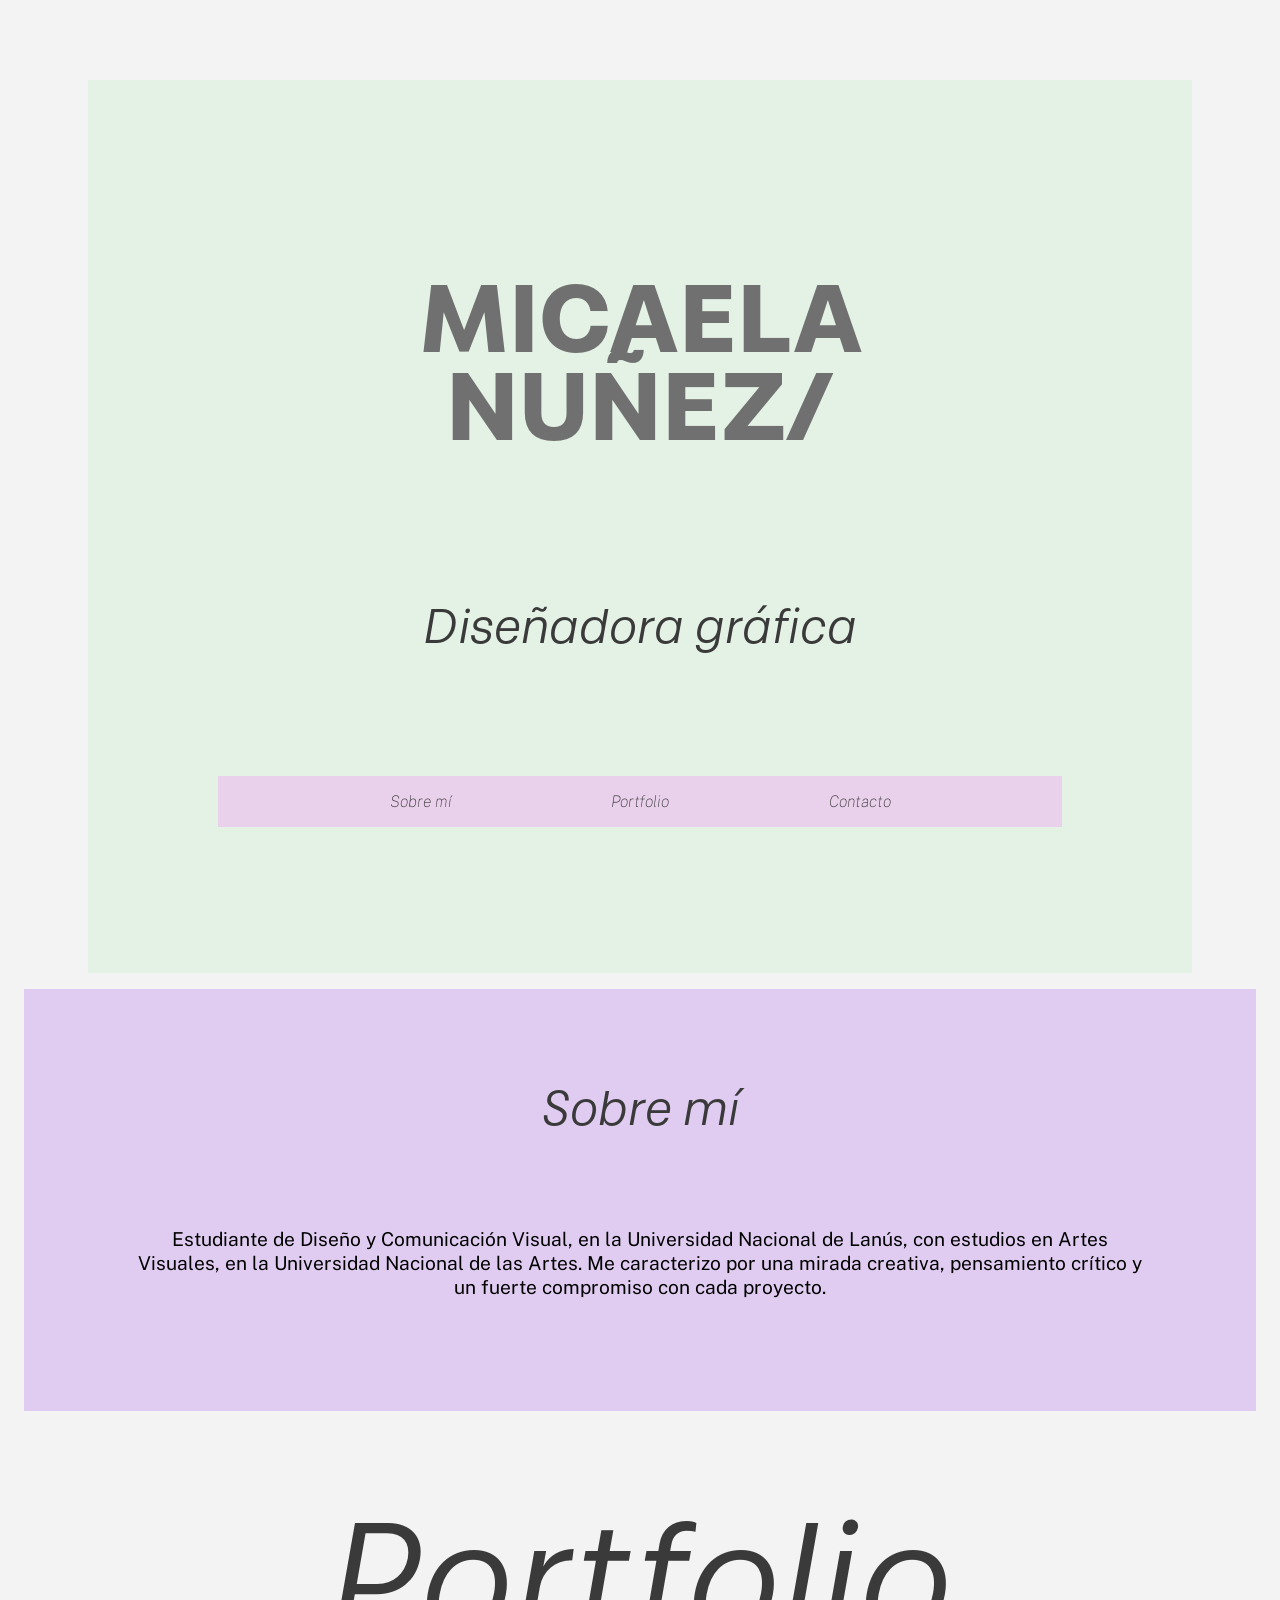
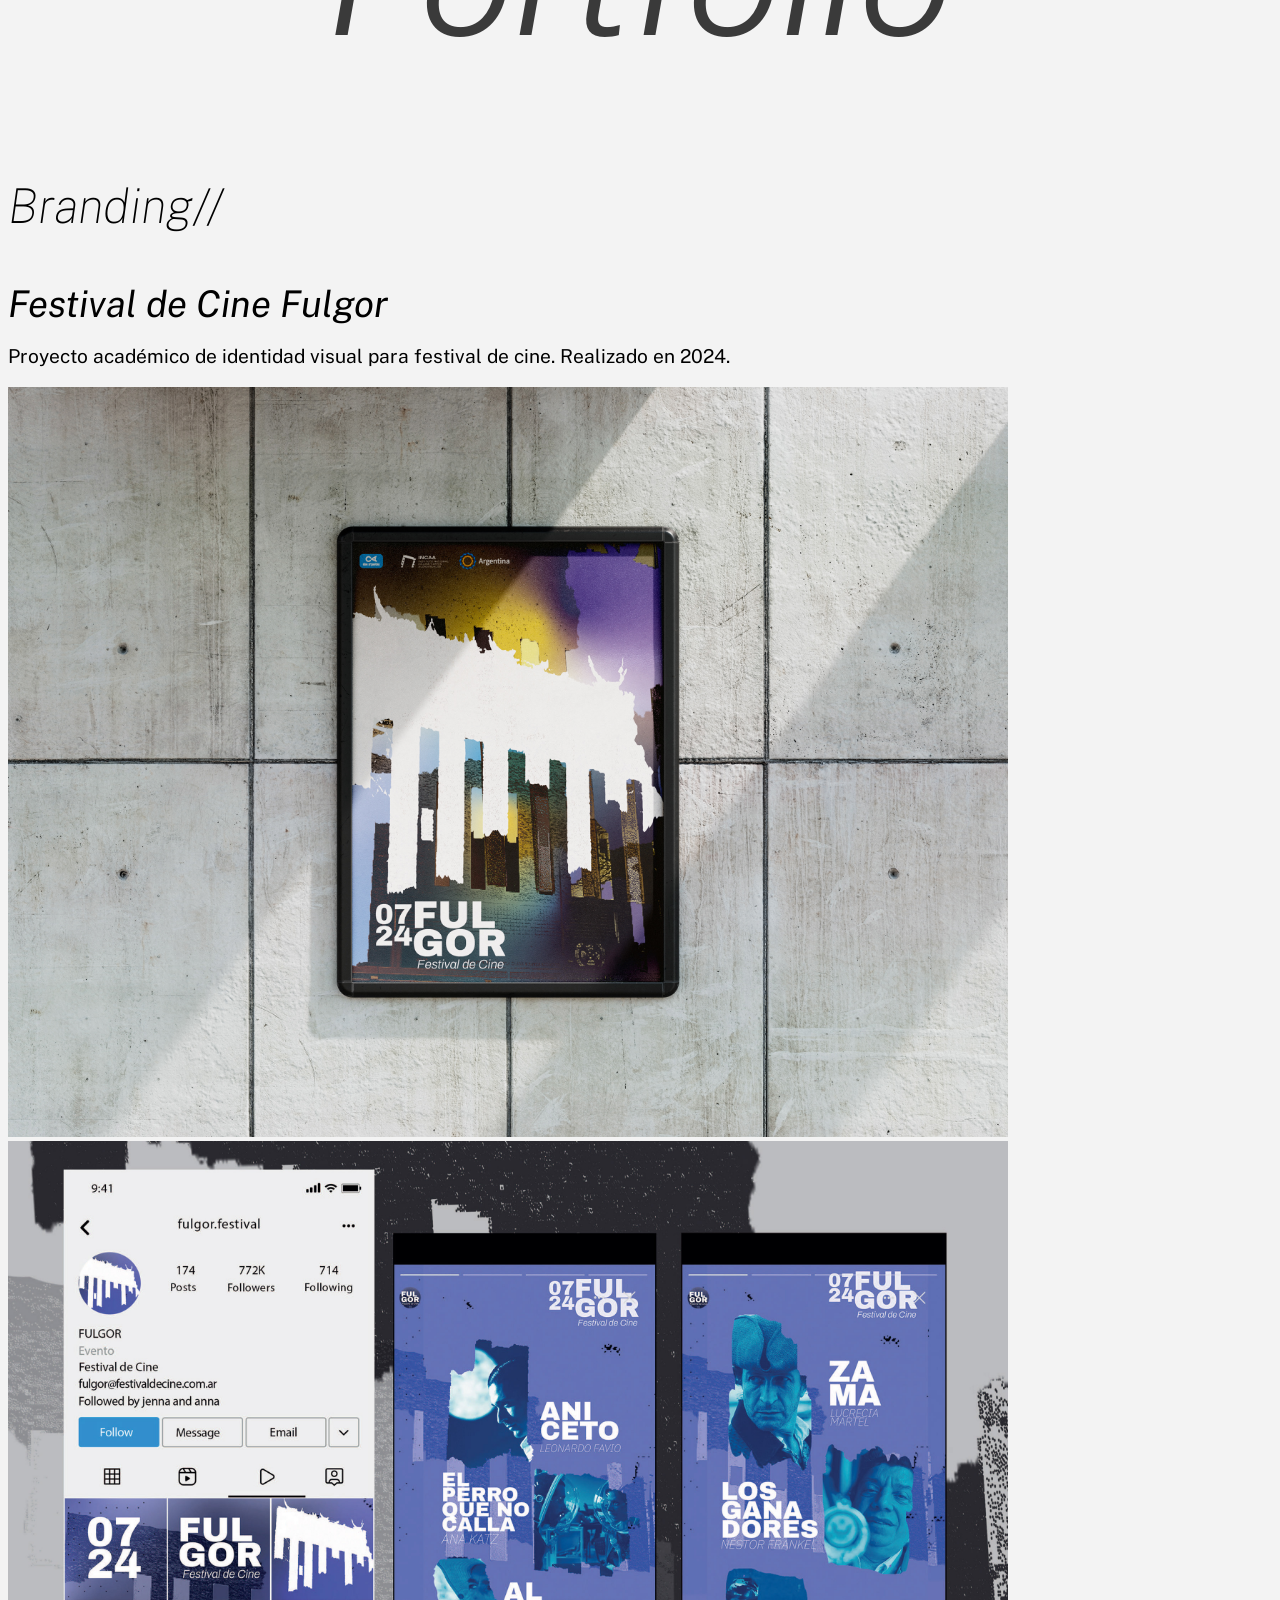
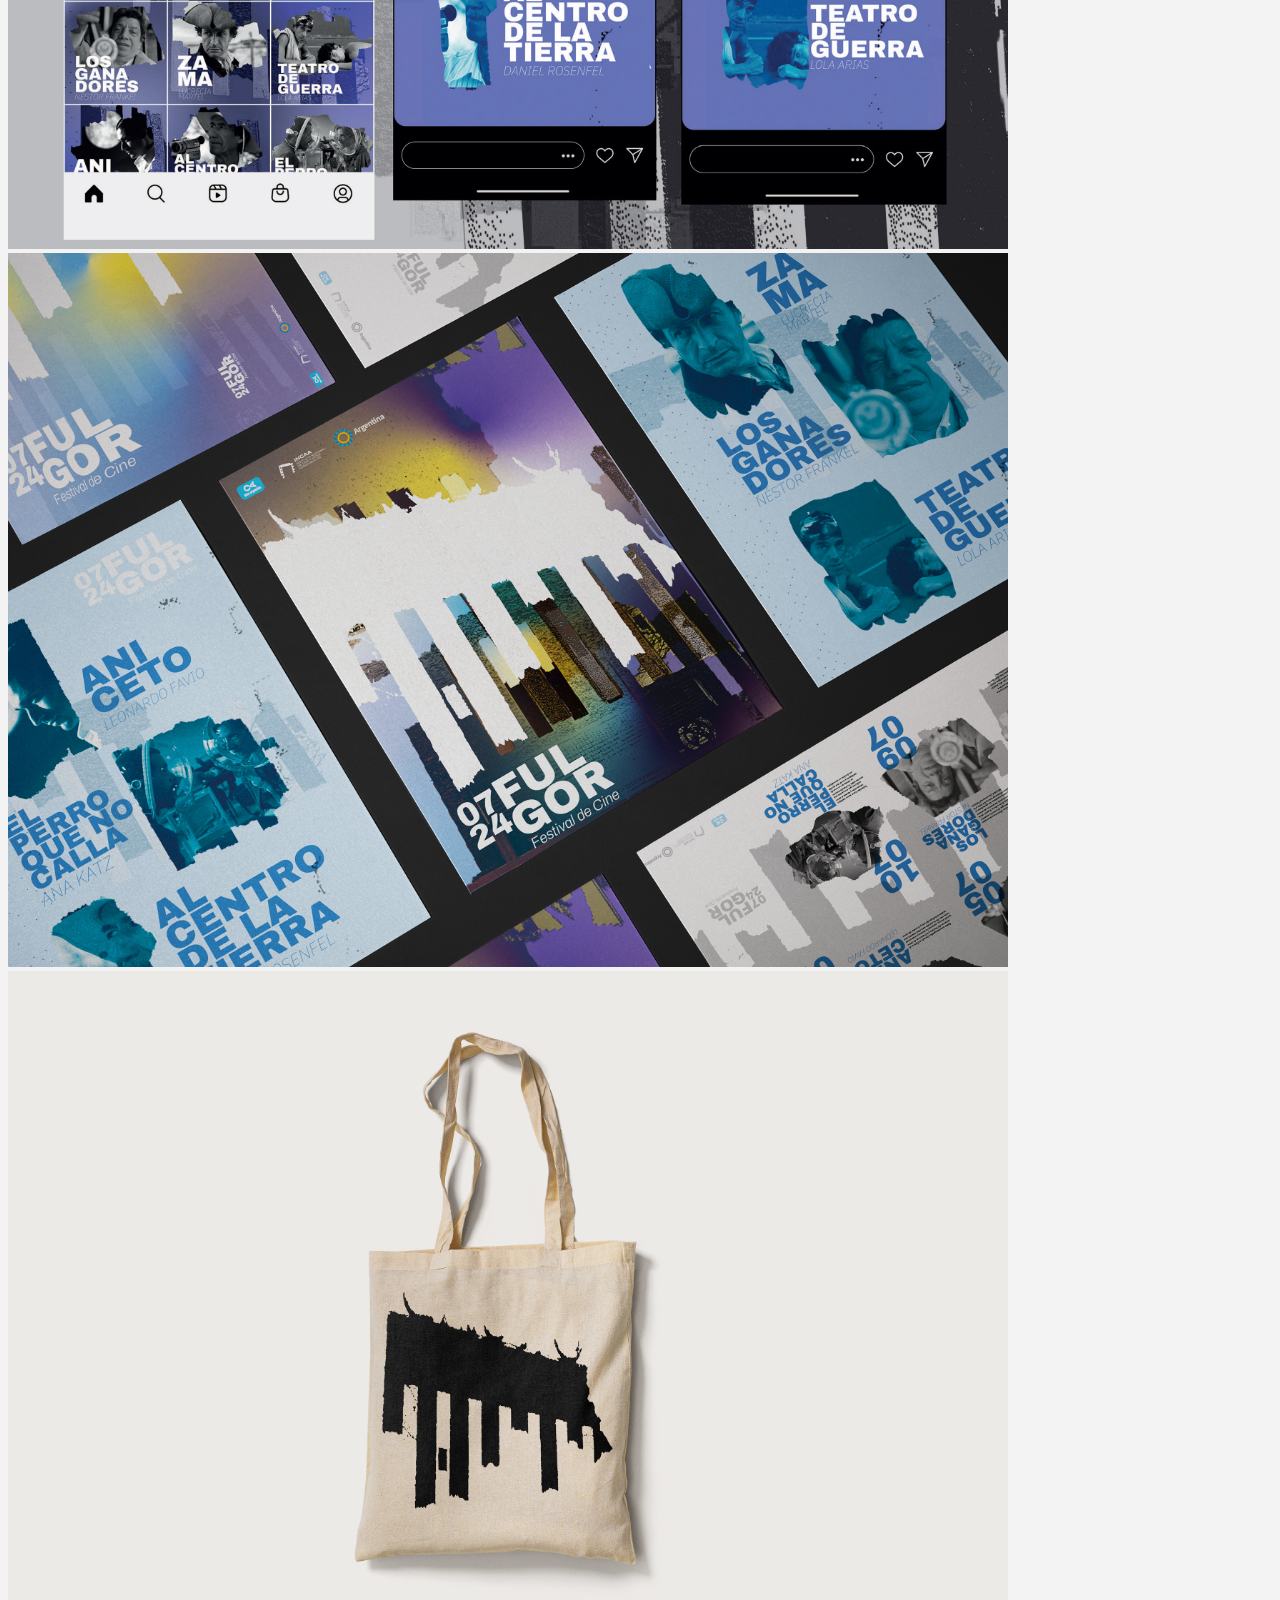
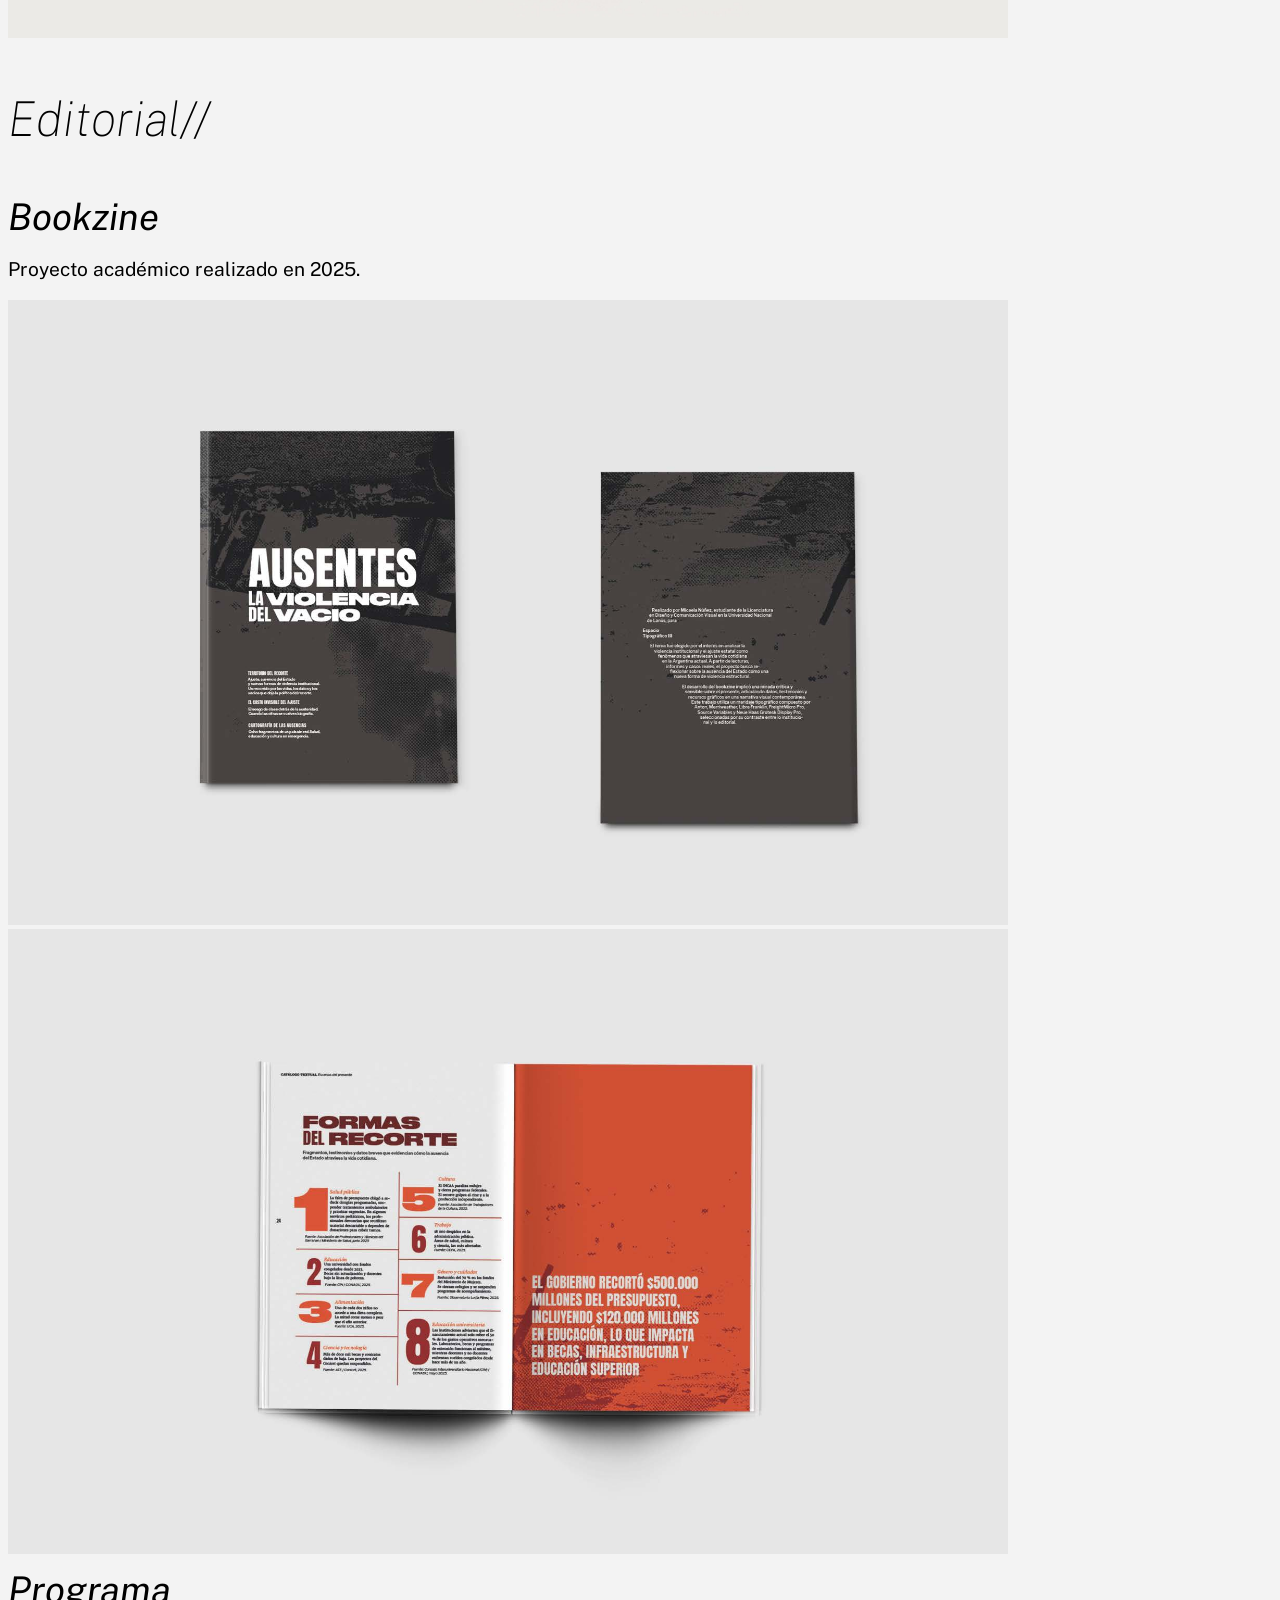
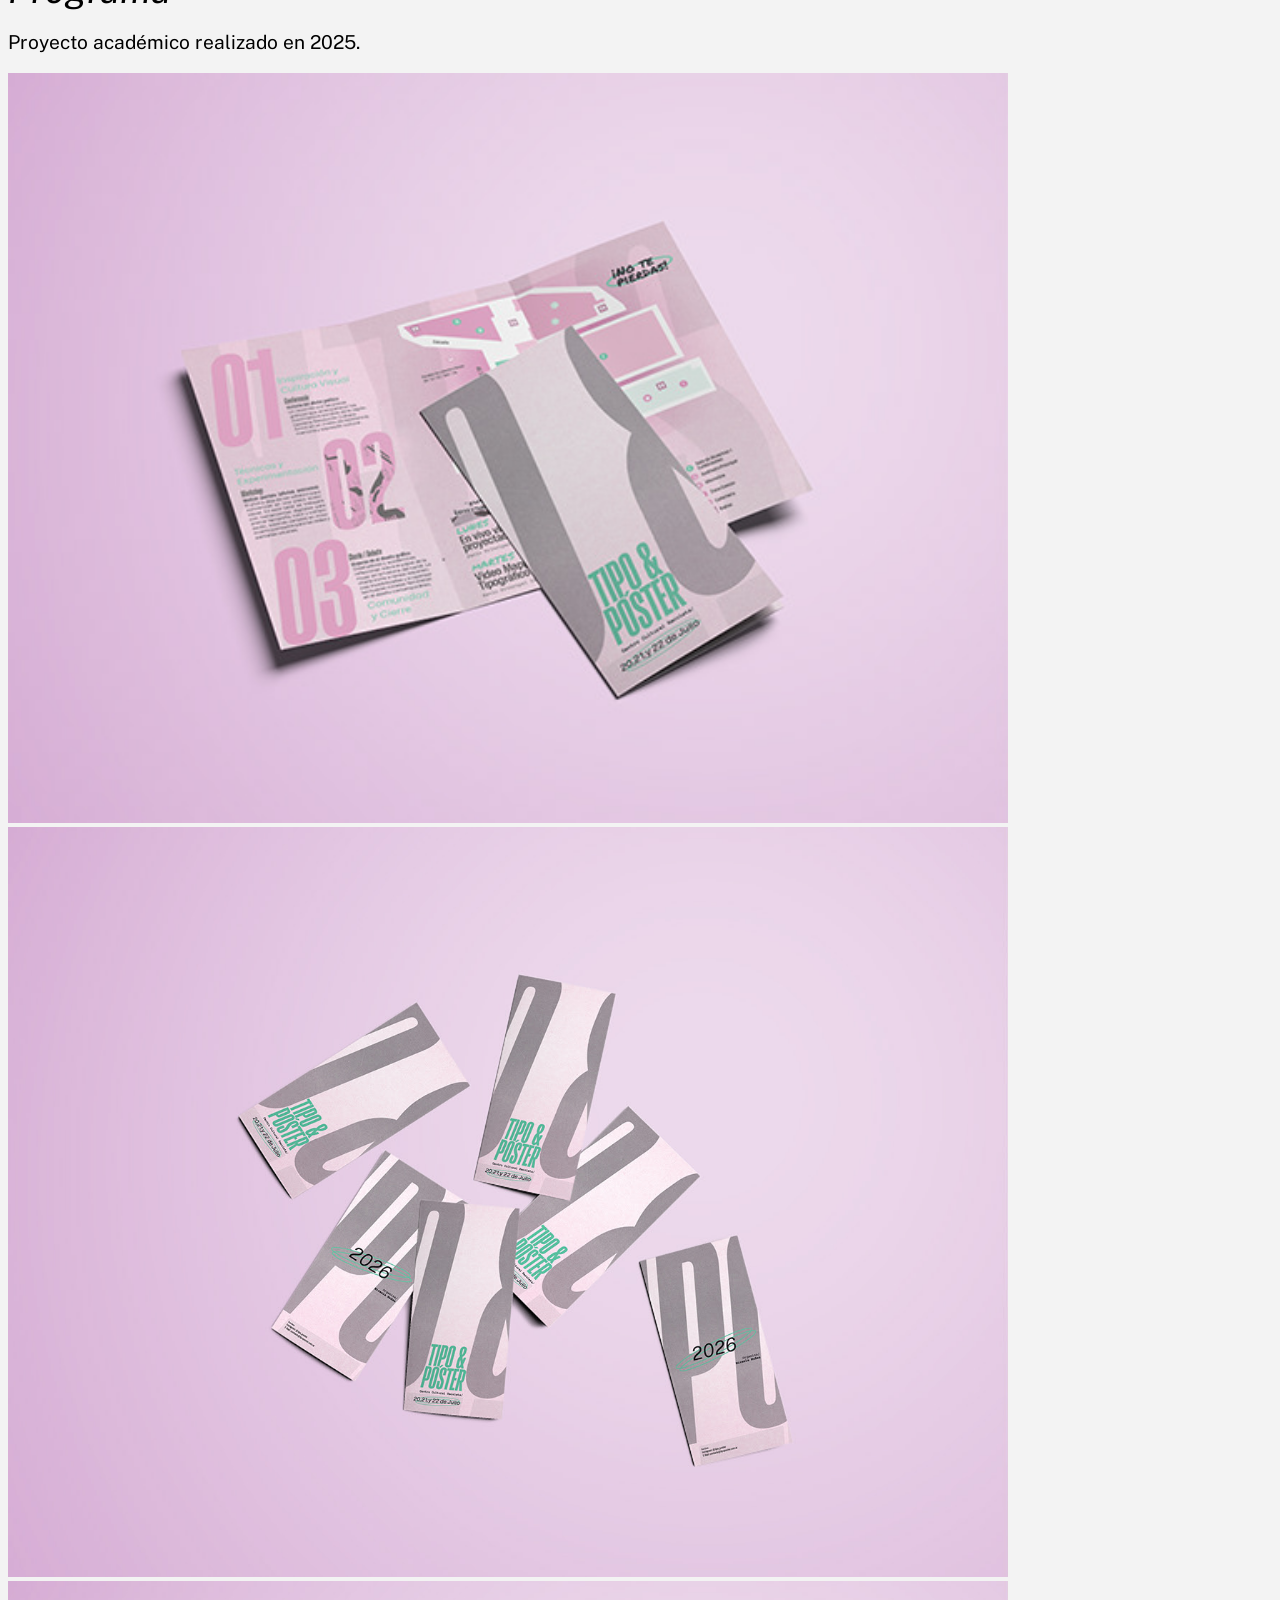
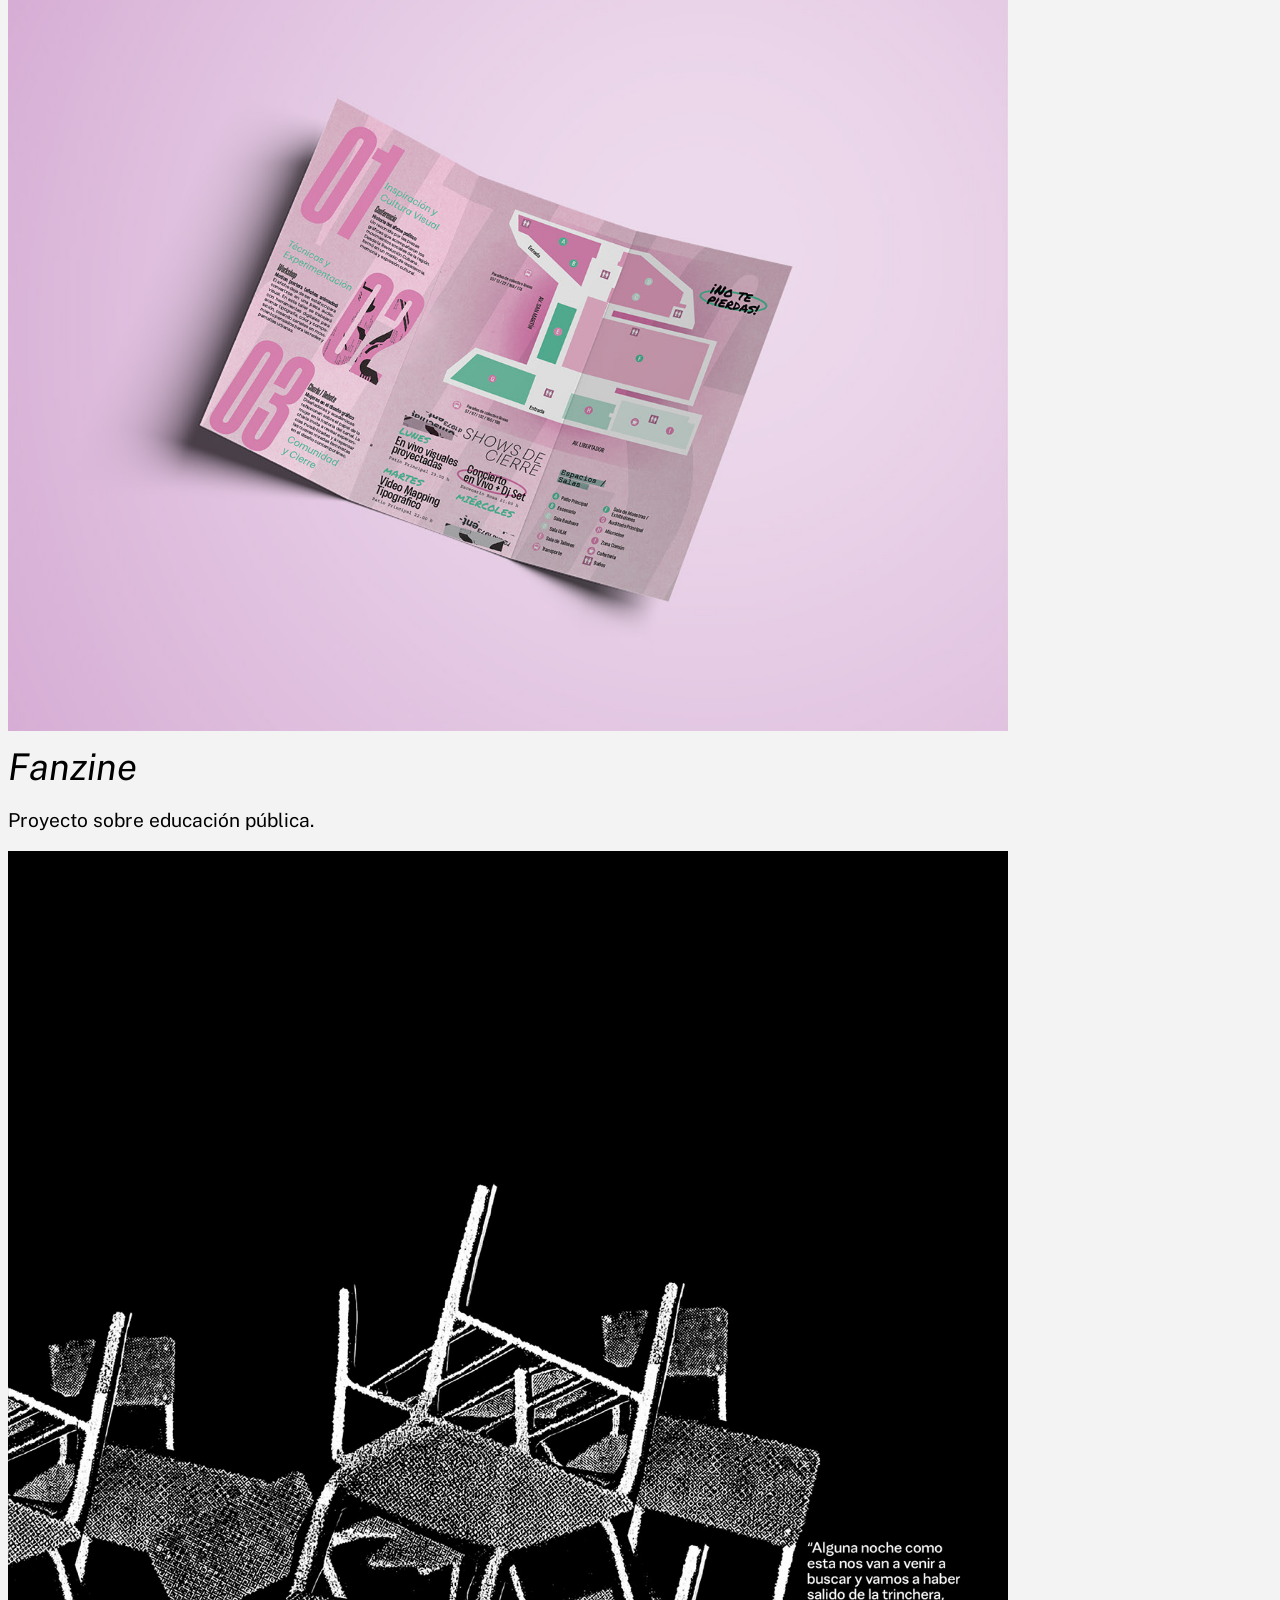
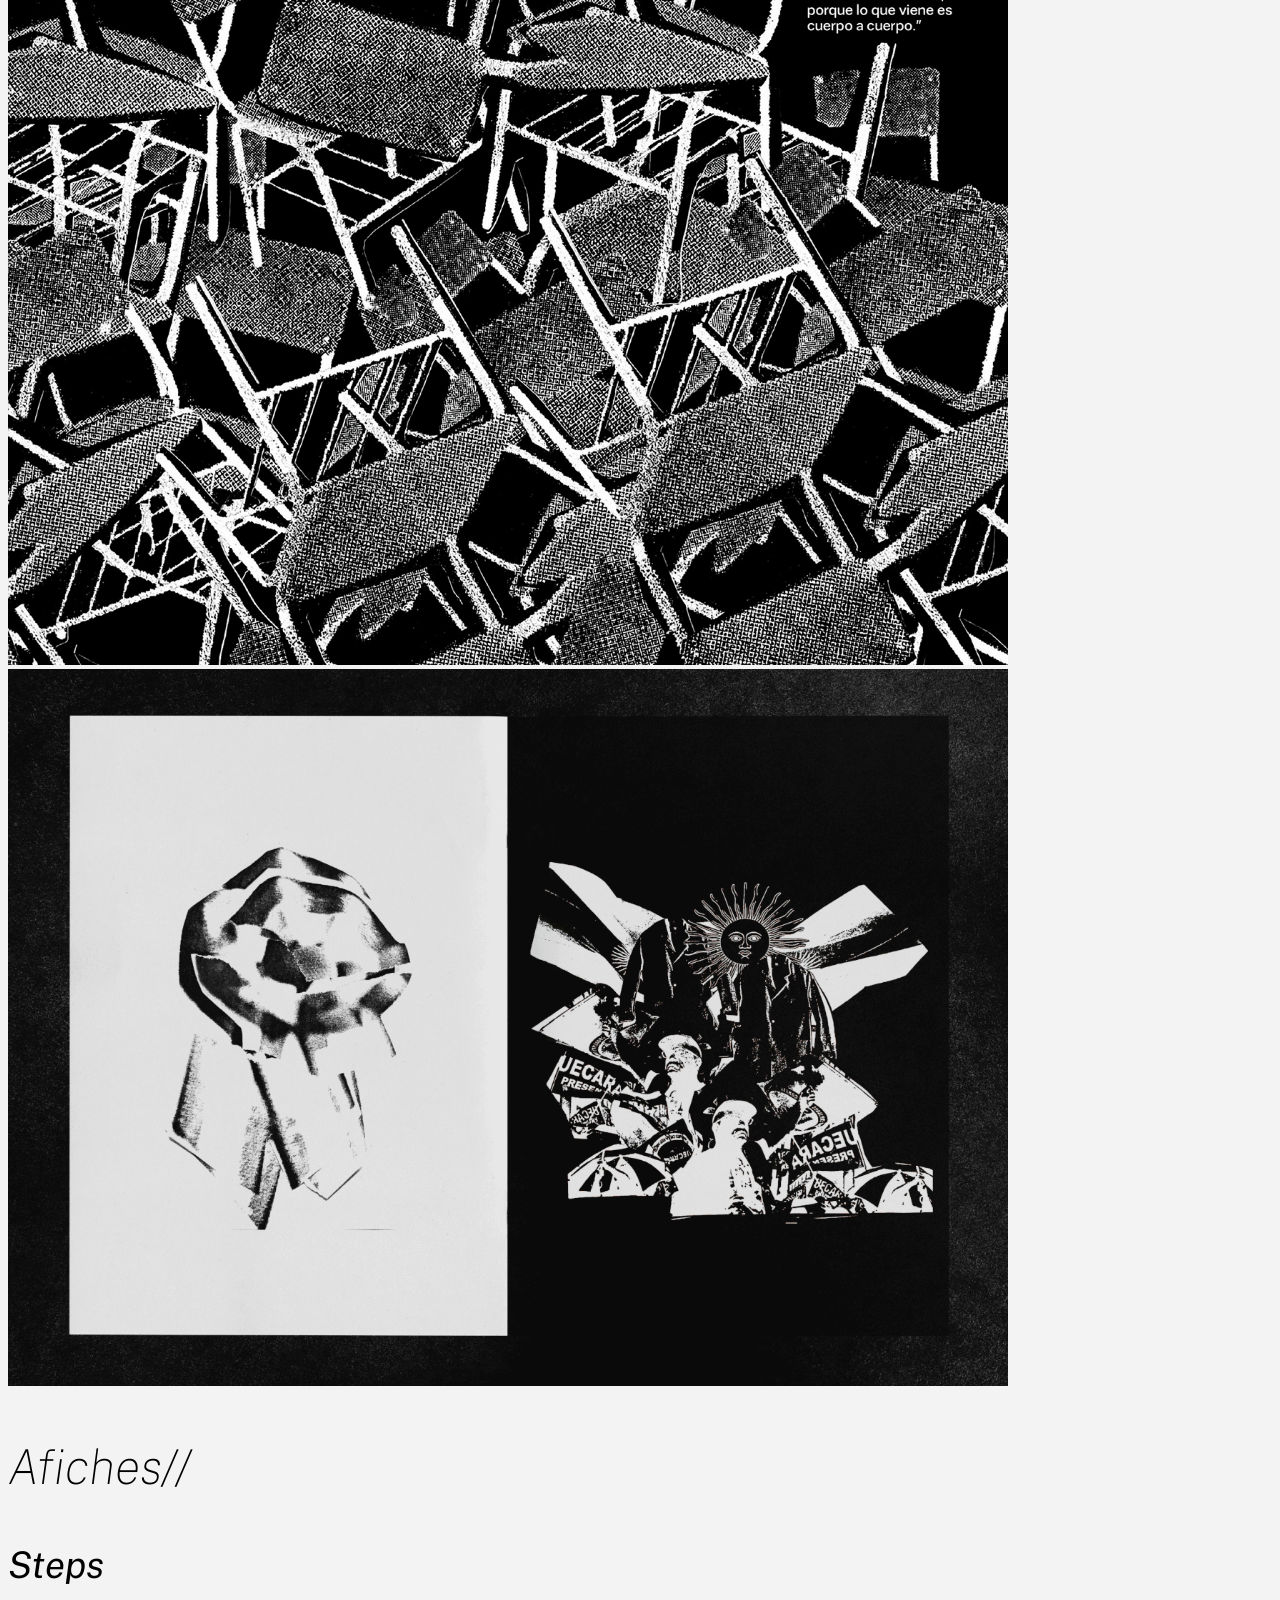
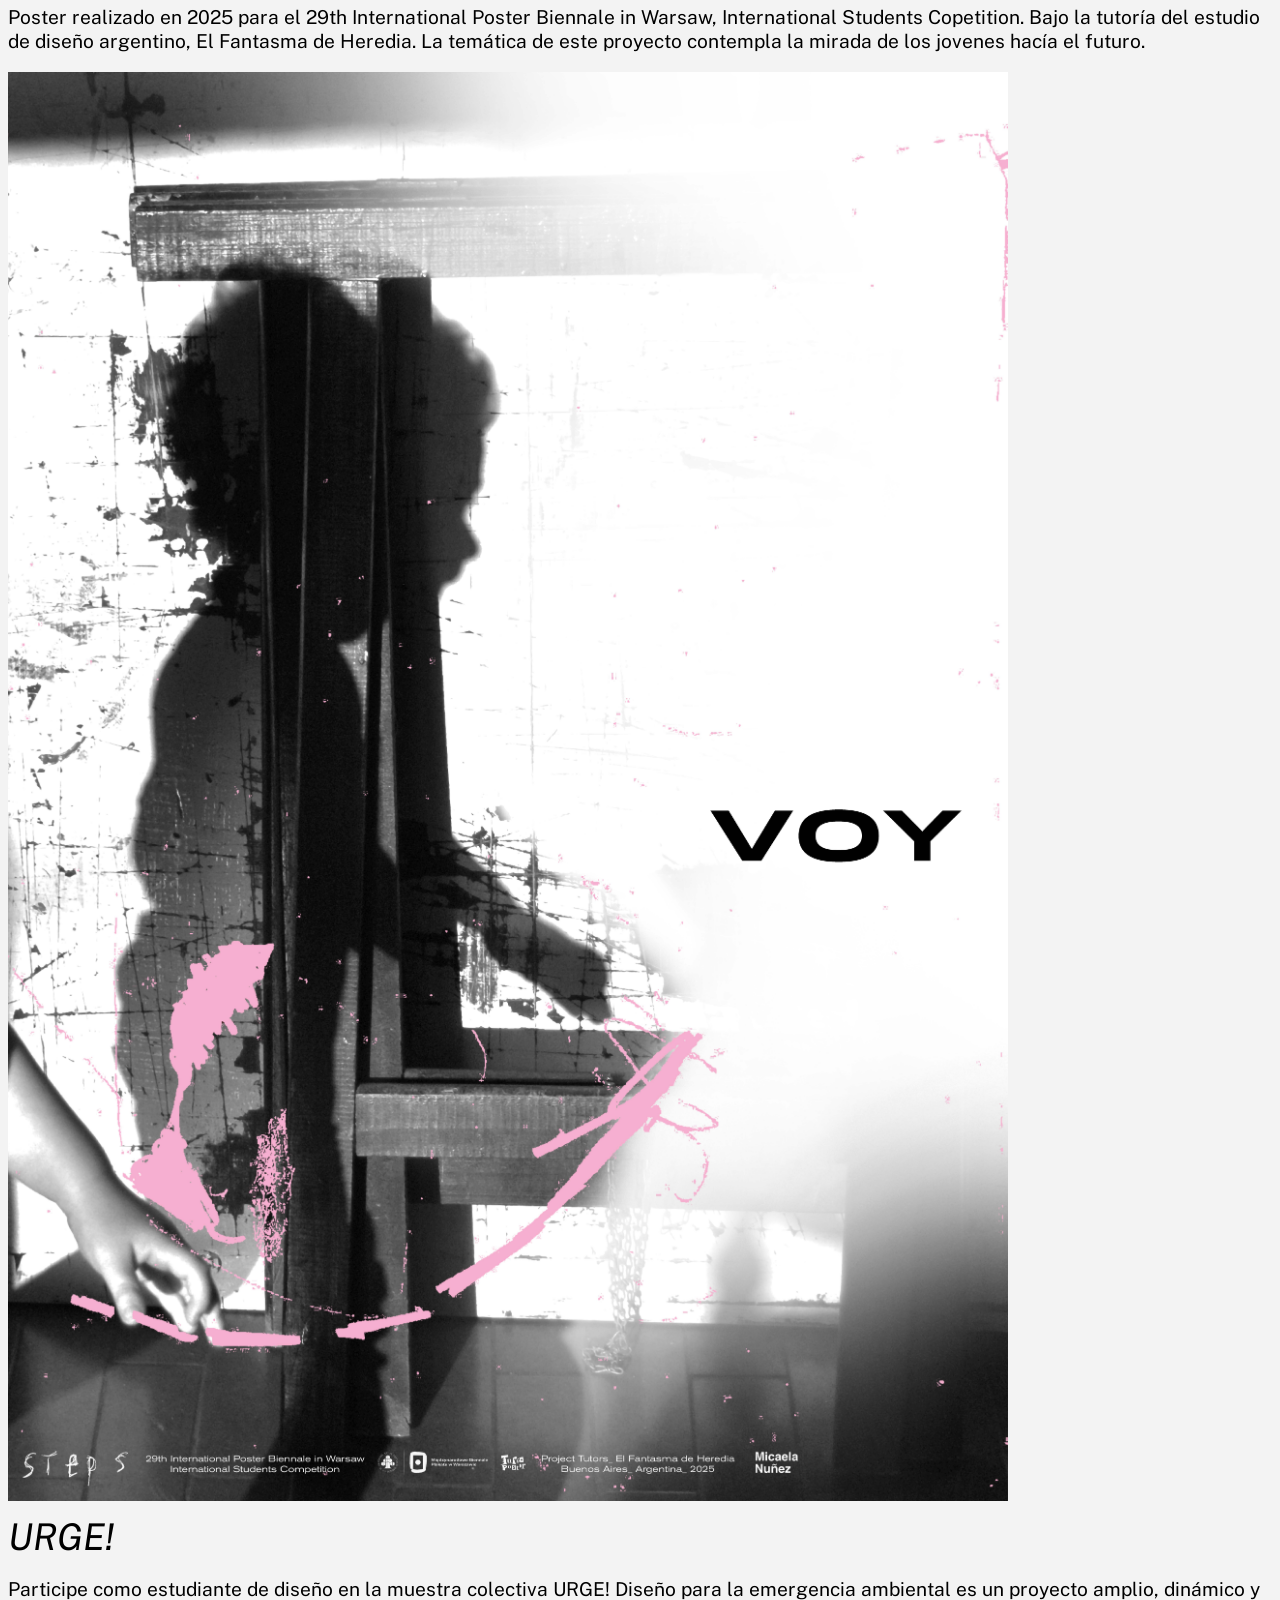
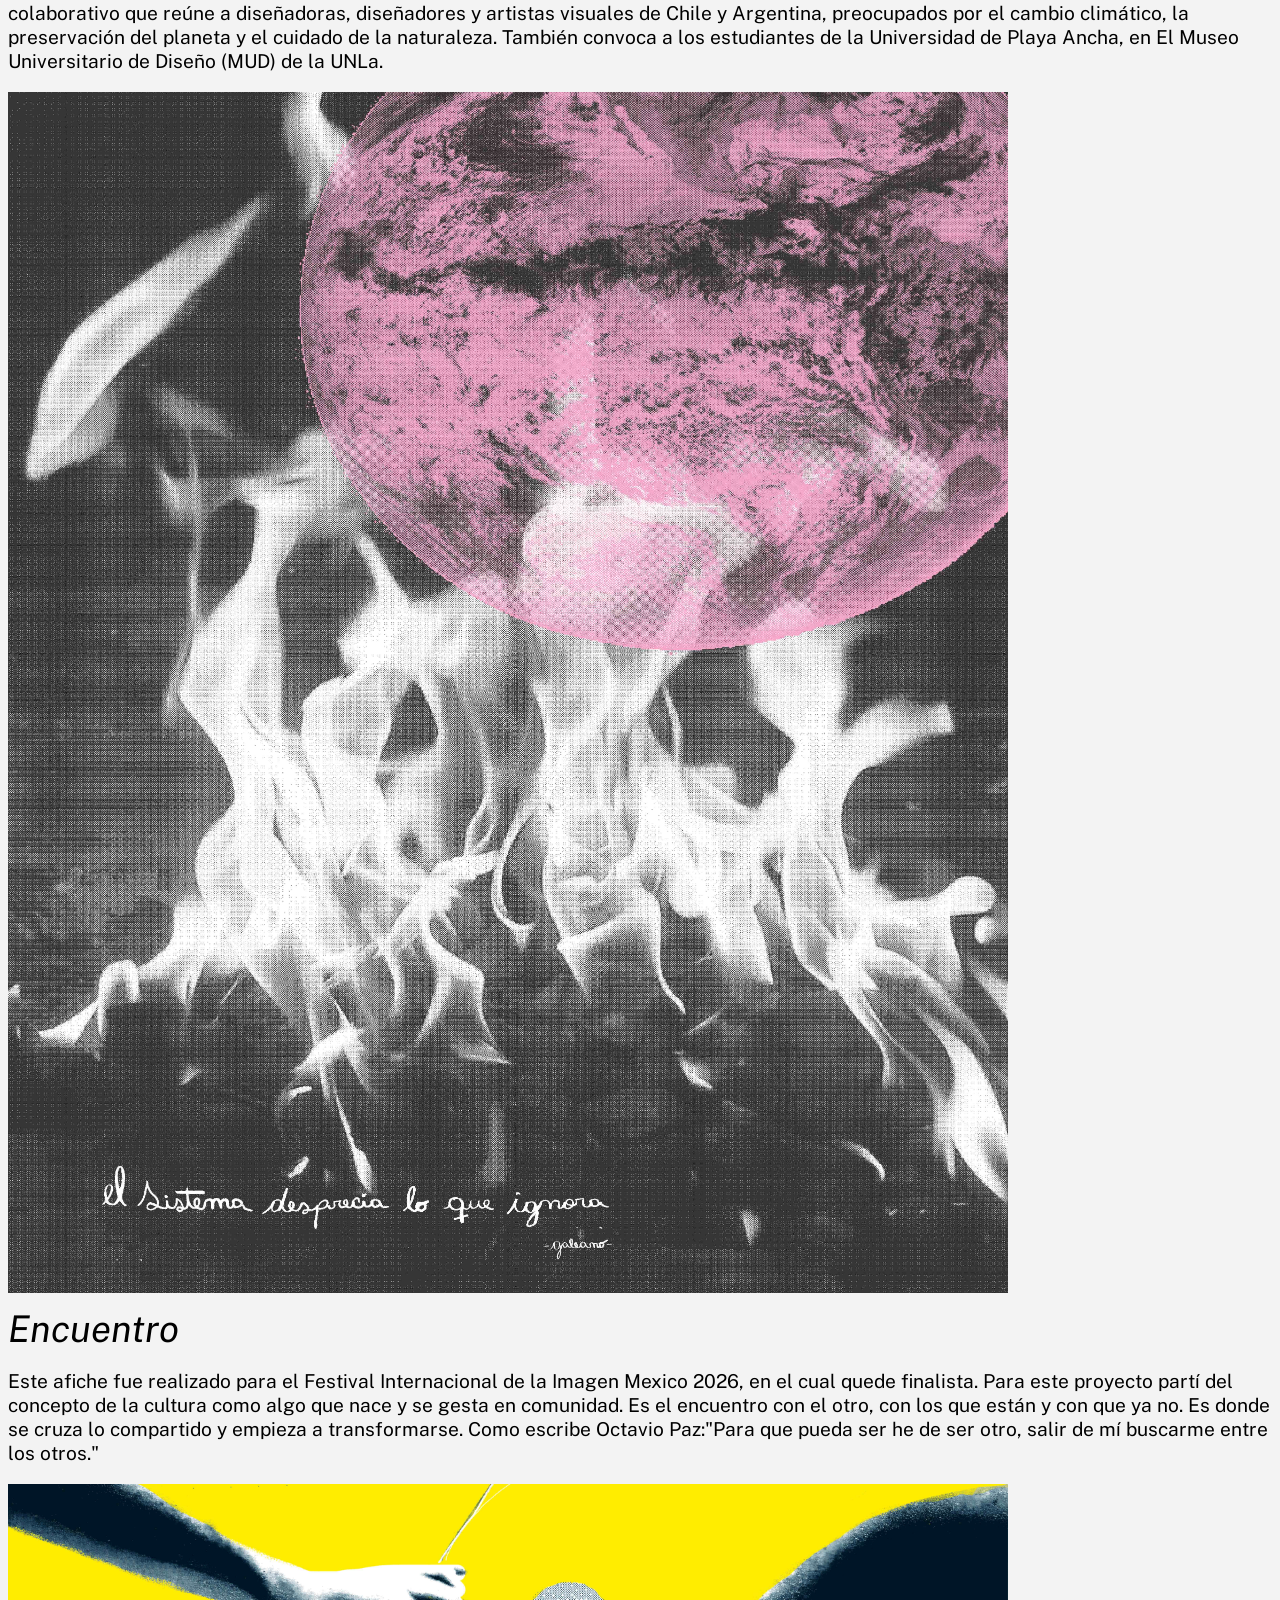
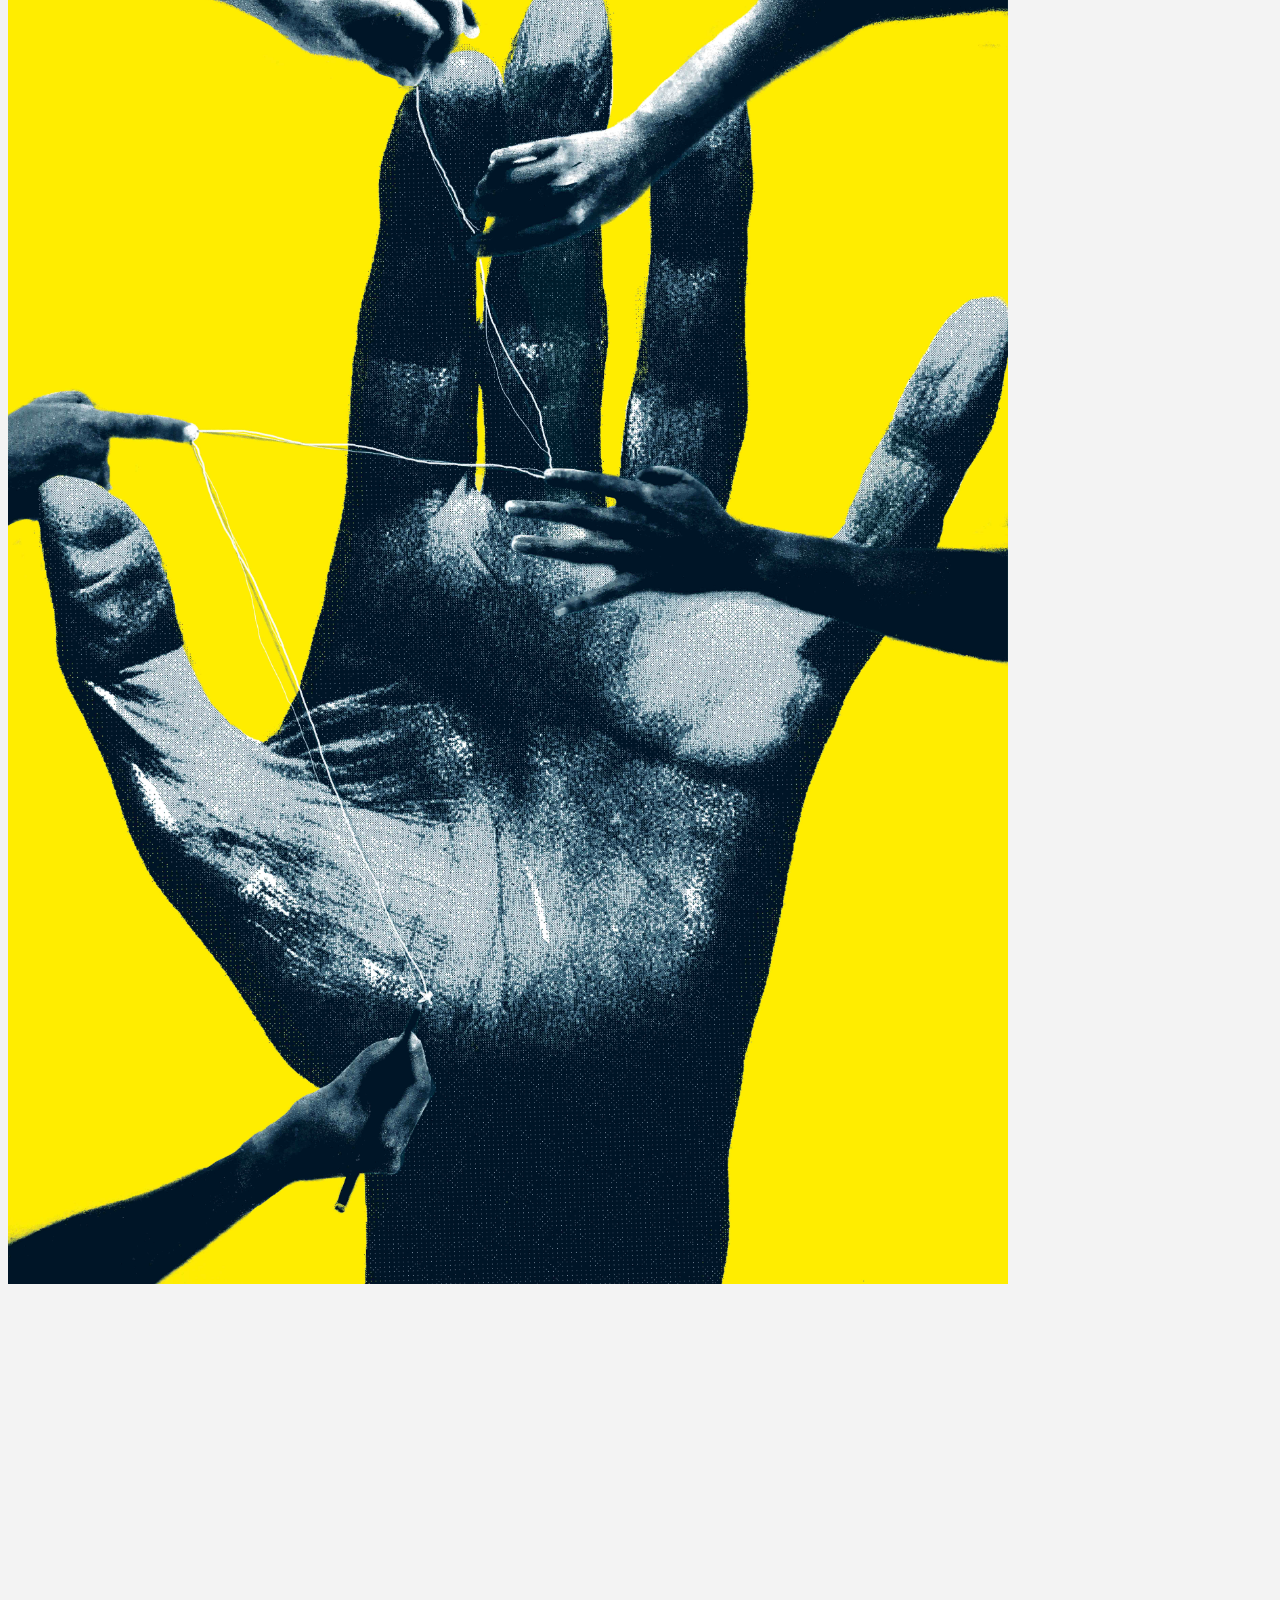
==== index.html @ 6341c37e "publicar" ====
<!DOCTYPE html>
<html lang="es">

<head>
    <meta charset="UTF-8">
    <title>MICAELA NUÑEZ</title>
    <link rel="stylesheet" href="estilos.css">

    <style>
        @import url('https://fonts.googleapis.com/css2?family=League+Script&family=Libre+Bodoni:ital,wght@0,400..700;1,400..700&family=Meow+Script&family=Ms+Madi&family=Public+Sans:ital,wght@0,100..900;1,100..900&family=Send+Flowers&display=swap');
    </style>
</head>

<body>

    <!-- HEADER -->
    <header id="cabecera">
        <h1>MICAELA NUÑEZ/</h1>
        <h2>Diseñadora gráfica</h2>
        
    <nav class="botonera">
    <ul>
        <li><a href="#sobre-mi">Sobre mí</a></li>
        <li><a href="#portfolio">Portfolio</a></li>
        <li><a href="#contacto">Contacto</a></li>
    </ul>
</nav>

    </header>

    <!-- CONTENIDO -->
    <main>

        <!-- SOBRE MI -->
        <section id="sobre-mi">
            <h2>Sobre mí</h2>
            <p>Estudiante de Diseño y Comunicación Visual, en la Universidad Nacional de Lanús, con estudios en Artes
                Visuales, en la Universidad Nacional de las Artes. Me caracterizo por una mirada creativa, pensamiento
                crítico y un fuerte compromiso con cada proyecto.
            </p>
        </section>

        <!-- PORTFOLIO -->
        <section id="portfolio">
            <h2>Portfolio</h2>

            <!-- BRANDING -->
            <article>
                <h3>Branding//</h3>
                <section>
                    <h4>Festival de Cine Fulgor</h4>
                    <p>Proyecto académico de identidad visual para festival de cine. Realizado en 2024.</p>
                    <img src="img/festival_cine_1.jpg" alt=" festival_cine_1" width="1000" height="auto">
                    <img src="img/festival_cine_2.jpg" >
                    <img src="img/festival_cine_3.jpg">
                    <img src="img/festival_cine_4.jpg">
                </section>
            </article>

            <!-- EDITORIAL -->
            <article>
                <h3>Editorial//</h3>

                <section>
                    <h4>Bookzine</h4>
                    <p>Proyecto académico realizado en 2025.</p>
                    <img src="img/bookzine Mockup_Página_1.jpg">
                    <img src="img/bookzine Mockup_Página_2.jpg">
                </section>

                <section>
                    <h4>Programa</h4>
                    <p>Proyecto académico realizado en 2025.</p>
                    <img src="img/editorial_programa_1.jpg">
                    <img src="img/editorial_programa_2.jpg">
                    <img src="img/editorial_programa_3.jpg">
                </section>

                <section>
                    <h4>Fanzine</h4>
                    <p>Proyecto sobre educación pública.</p>
                    <img src="img/Afiche_sillas.jpg">
                    <img src="img/fanzine_sillas.gif">
                </section>
            </article>

            <!-- AFICHES -->
            <article>
                <h3>Afiches//</h3>

                <section>
                    <h4>Steps</h4>
                    <p>Poster realizado en 2025 para el 29th International Poster Biennale in Warsaw, International
                        Students Copetition. Bajo la tutoría del estudio de diseño argentino, El Fantasma de Heredia.
                        La temática de este proyecto contempla la mirada de los jovenes hacía el futuro.</p>
                    <img src="img/afiche_fantasma_heredia.jpg">

                    <h4>URGE!</h4>
                    <p>Participe como estudiante de diseño en la muestra colectiva
                        URGE! Diseño para la emergencia ambiental es un proyecto amplio,
                        dinámico y colaborativo que reúne a diseñadoras, diseñadores y artistas
                        visuales de Chile y Argentina, preocupados por el cambio climático, la preservación
                        del planeta y el cuidado de la naturaleza. También convoca a los estudiantes de la Universidad
                        de Playa Ancha, en El Museo Universitario
                        de Diseño (MUD) de la UNLa.</p>
                    <img src="img/afiche_urge.jpg">

                    <h4>Encuentro</h4>
                    <p>Este afiche fue realizado para el Festival Internacional de la Imagen Mexico 2026, en el cual
                        quede finalista. Para este proyecto partí del concepto de la cultura como algo que nace y se
                        gesta en comunidad. Es el encuentro con el otro, con los que están y con que ya no.
                        Es donde se cruza lo compartido y empieza a transformarse.
                        Como escribe Octavio Paz:"Para que pueda ser he de ser otro, salir de mí buscarme entre los
                        otros."</p>
                    <img src="img/afiche_cultura.jpg">
                </section>

            </article>

        </section>

    </main>

    <!-- FOOTER -->
    <footer id="contacto">
        <h2>Contacto</h2>

        <ul>
            <li><a href="https://www.instagram.com/xmicaelax_" target="_blank">Instagram</a></li>
            <li><a href="https://www.linkedin.com/" target="_blank">LinkedIn</a></li>
            <li><a href="https://www.behance.net/micaelabnz" target="_blank">Behance</a></li>
        </ul>

        <p>Cátedra Wischñevsky — 2026</p>
    </footer>

</body>

</html>
---- estilos.css ----
/* CSS DOCUMENT */
@charset "UTF-8";

/* configuraciones generales */
@font-face {
    font-family: "reactor bold";
    src: url("fonts/RST\ Reactor\ -\ Bold.otf") format("truetype");
}

@font-face {
    font-family: "reactor ligth italic";
    src: url("fonts/RST\ Reactor\ -\ Light\ Italic.otf") format("truetype");
}

@font-face {
    font-family: "brush";
    src: url("fonts/brushscriptstd.ttf") format("truetype");
}

@font-face {
    font-family: "cour";
    src: url("fonts/cour.ttf") format("truetype");
}

@font-face {
    font-family: "cour bold";
    src: url("fonts/courbd.ttf") format("truetype");
}

@font-face {
    font-family: "cour italic";
    src: url("fonts/courbi.ttf") format("truetype");
}

@font-face {
    font-family: "cour bold italic";
    src: url("fonts/couri.ttf") format("truetype");
}

* {
    font-family: "Public Sans", sans-serif;
}
/* APLICACIONES */
img {
    width: 1000px;
    height: auto;
    
}

body {
    /*background-image: url("img/Recurso 1.jpg");
    background-size: cover;+/
    background-position: center;
    background-repeat: no-repeat;
    color: rgb(214, 214, 214);*/

    background-color: rgb(243, 243, 243);
}

/* TIPOGRAFÍA */

#cabecera{
    background-color: rgba(23, 223, 56, 0.068);
    width: auto;
    height:auto;
    padding: 130px;
    margin: 5rem;
    margin-bottom: 1rem;
    
} 
#cabecera h2 {
    padding: 5rem;
    margin: rem;
}
#sobre-mi{
    padding: 3rem;
    margin: 1rem;
    background-color: rgba(143, 49, 231, 0.199);

}
#sobre-mi h2 {
    text-align: center;
    
    
}
#sobre-mi p {
    text-align: center;
    padding: 3rem;
    margin: 1rem;
}
#portfolio h2 {
    font-size: 10rem;
    text-align: center;
    padding: 3rem;
    margin: 1rem;
}


h1 {
    font-family: "reactor bold", sans;
    font-size: 6rem;
    color: rgb(112, 112, 112);
    line-height: 5.5rem;

}

h2 {
    font-family: "reactor ligth italic", sans-serif;
    font-style: ligth-italic;
    font-weight: 50;
    font-size: 3rem;
    color: rgb(58, 58, 58);
}



h3 {
    font-weight: 100;
    font-style: italic;
    font-size: 3rem;
    color: rgb(0, 0, 0);
}

h4 {
    margin-top: 10px;
    margin-bottom: 10px;
    font-weight: 400;
    font-style: italic;
    font-size: 2.3rem;
    color: black;
}

p {
    text-wrap-style: balance;
    font-weight: 400;
    font-size: 1.2rem;
    line-height: 1.5rem;
    
}

h1, h2 {
    text-align: center;
}

/* NAV */

nav ul{
    display: flex;
    justify-content: center;
    gap: 10rem;
    list-style: none;
    padding: 1rem;
    background: rgba(249, 71, 255, 0.199);
}


nav a {
    font-family: 'Public Sans', sans-serif;
    font-weight: 100;
    font-style: italic;
    color: rgb(51, 51, 51);
    text-decoration: none;
    text-align: center;
    
    
}

/* FOOTER */

footer {
    margin-top: 20rem;
    text-align: center;
}

footer ul {
    display: flex;
    justify-content: center;
    gap: 20px;
    list-style: none;
    padding: 0;
}

footer a {
    color: rgb(54, 54, 54);
    text-decoration: none;
}
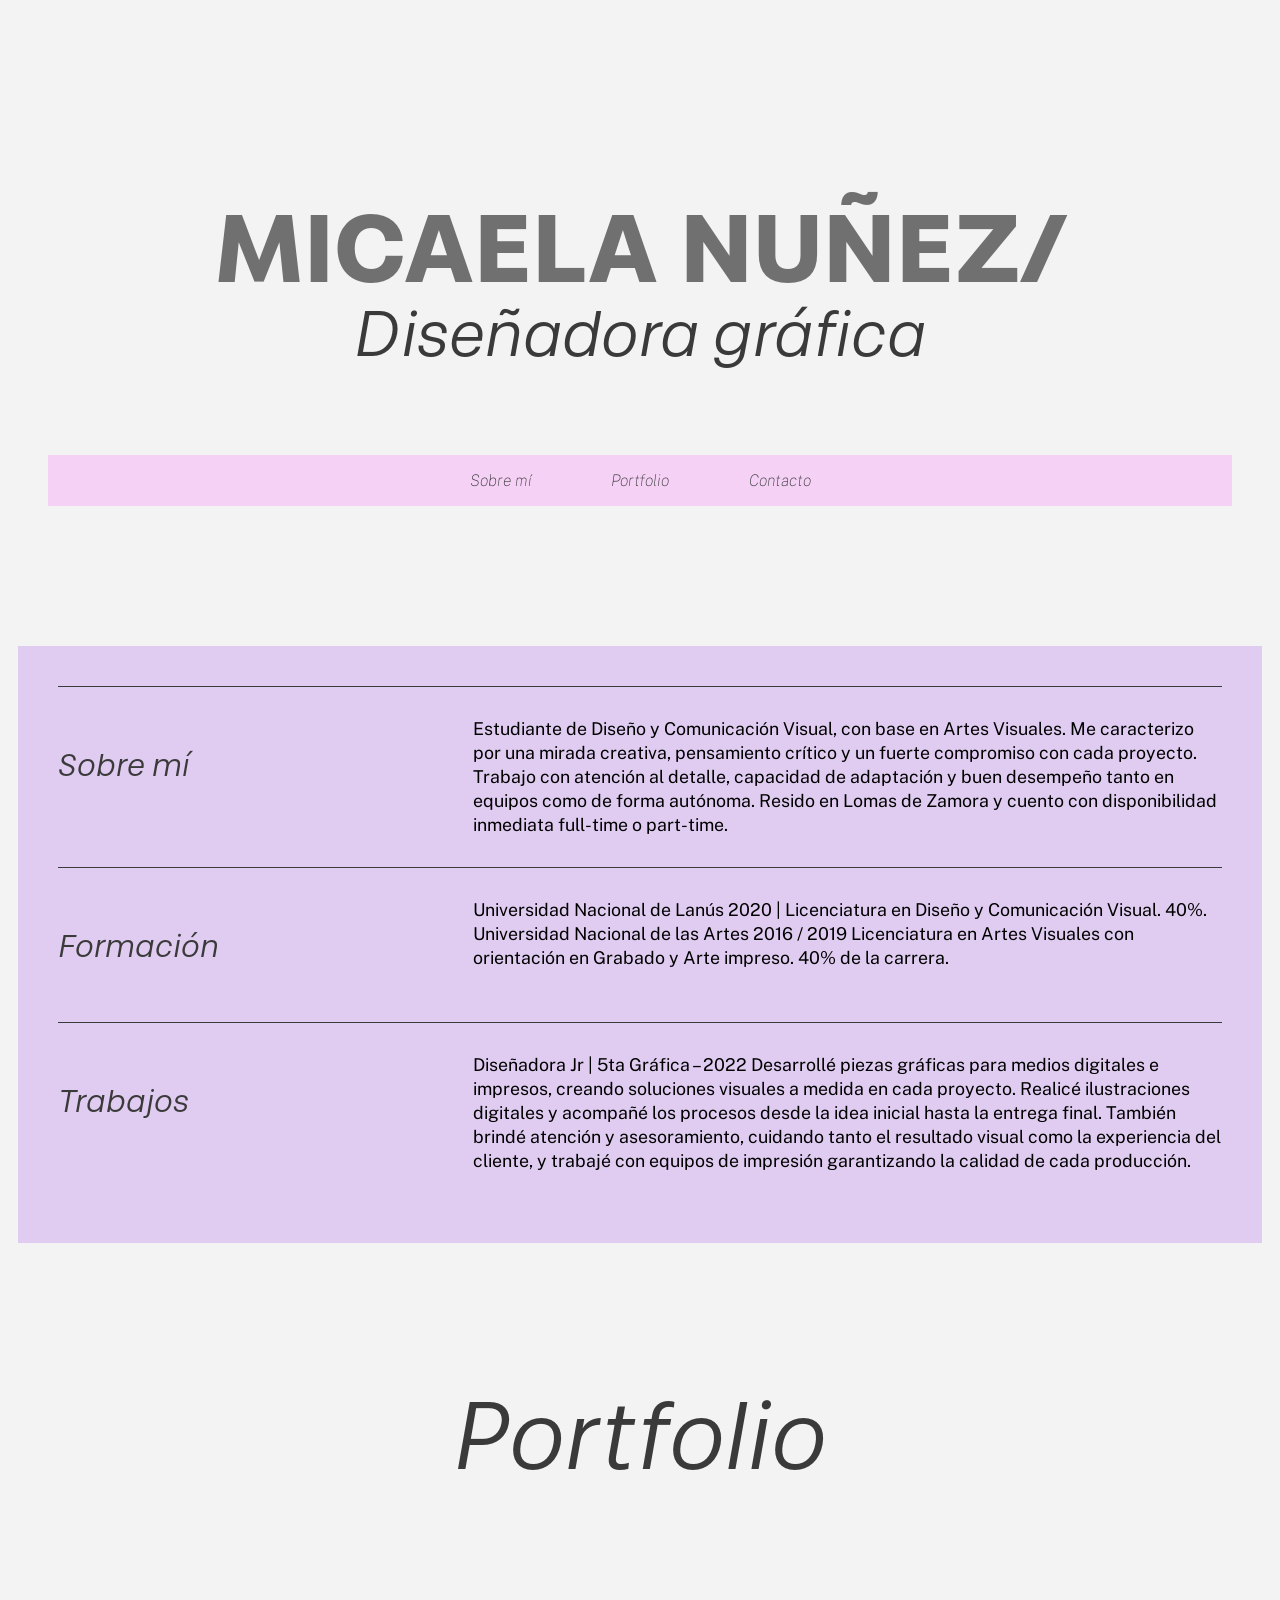
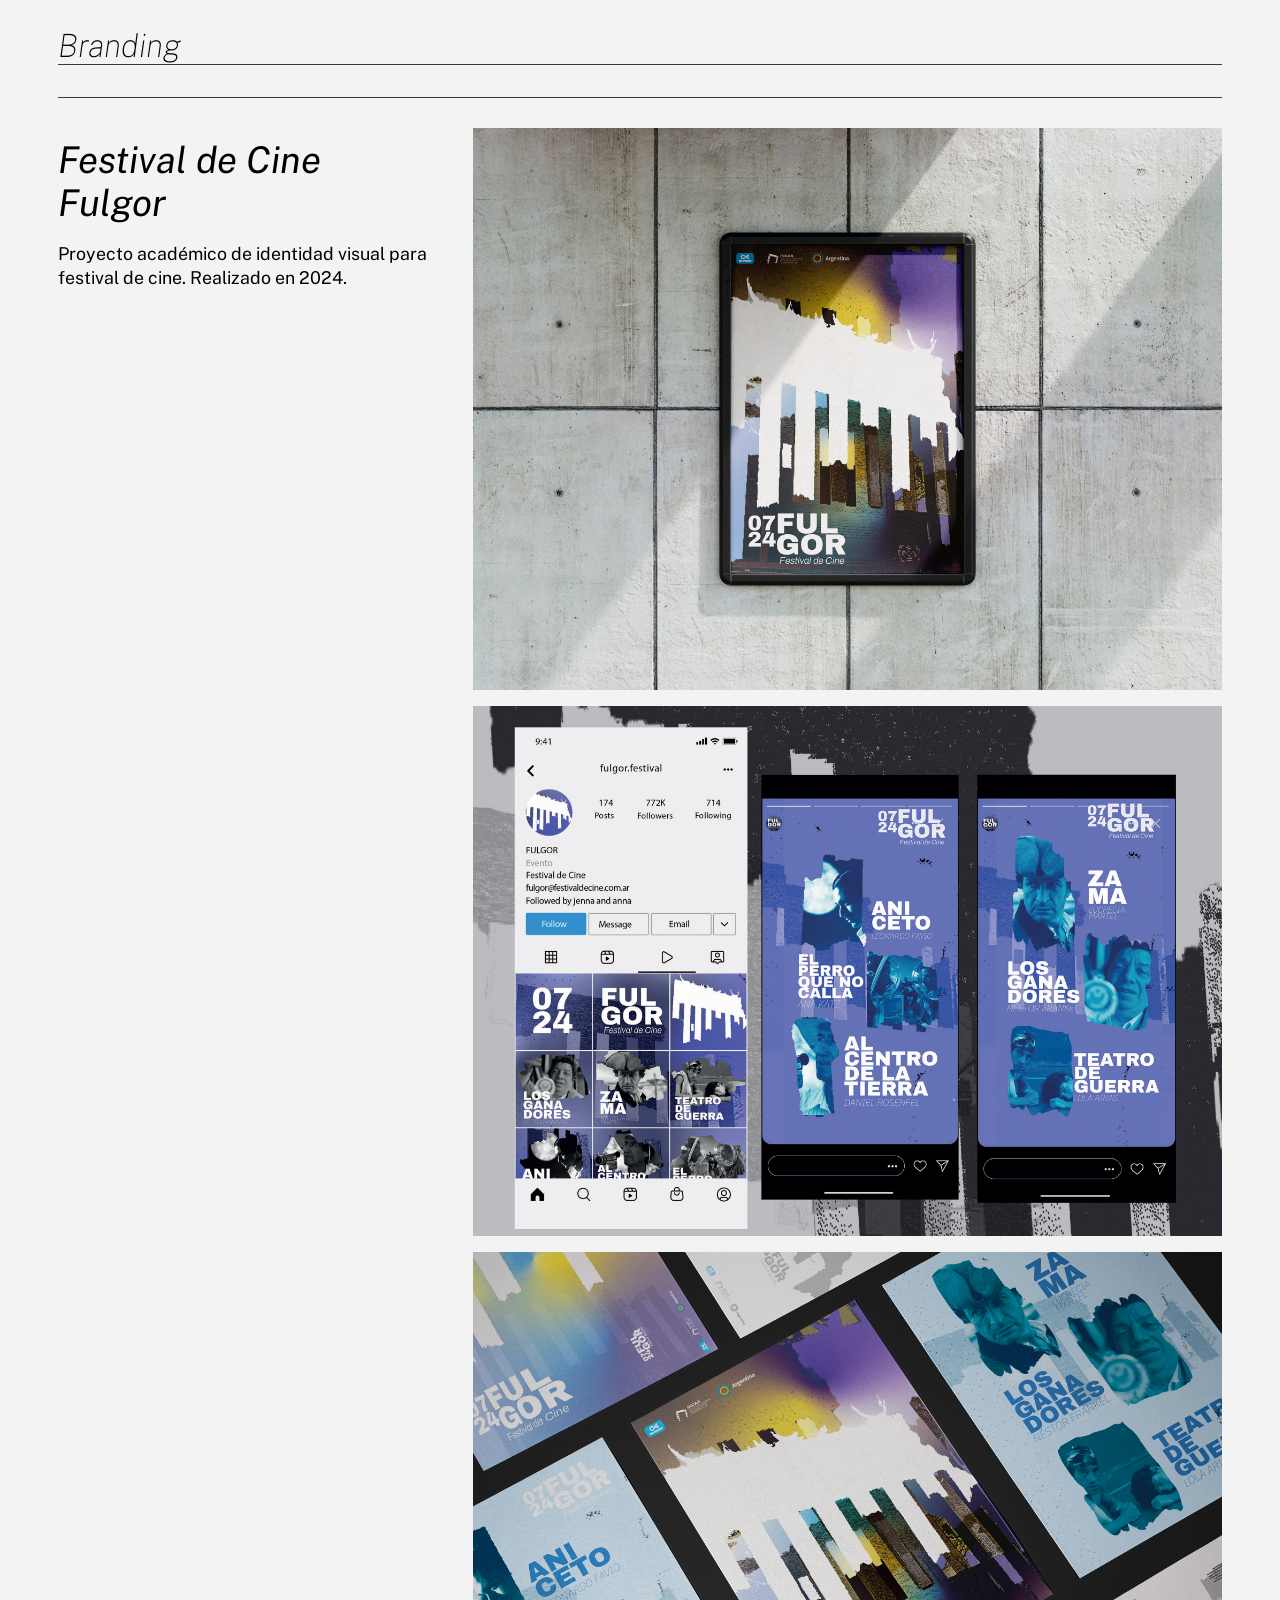
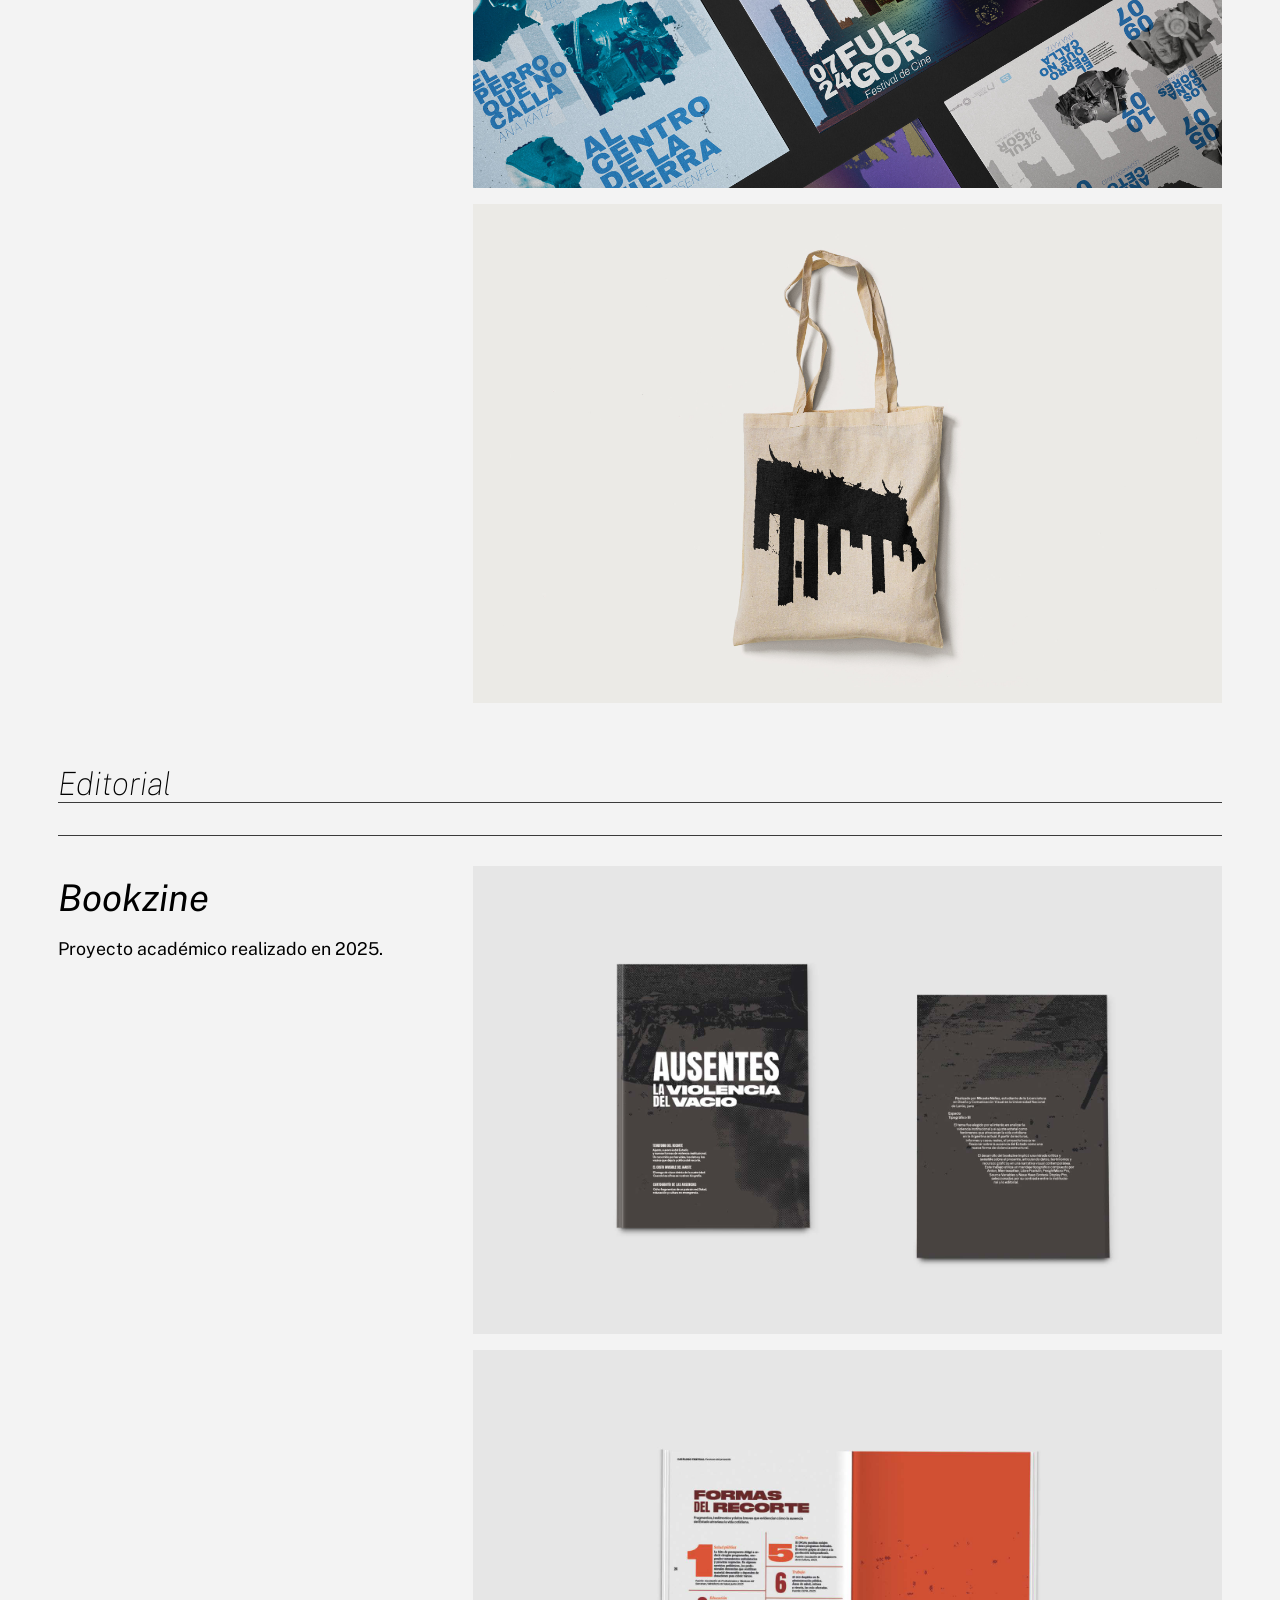
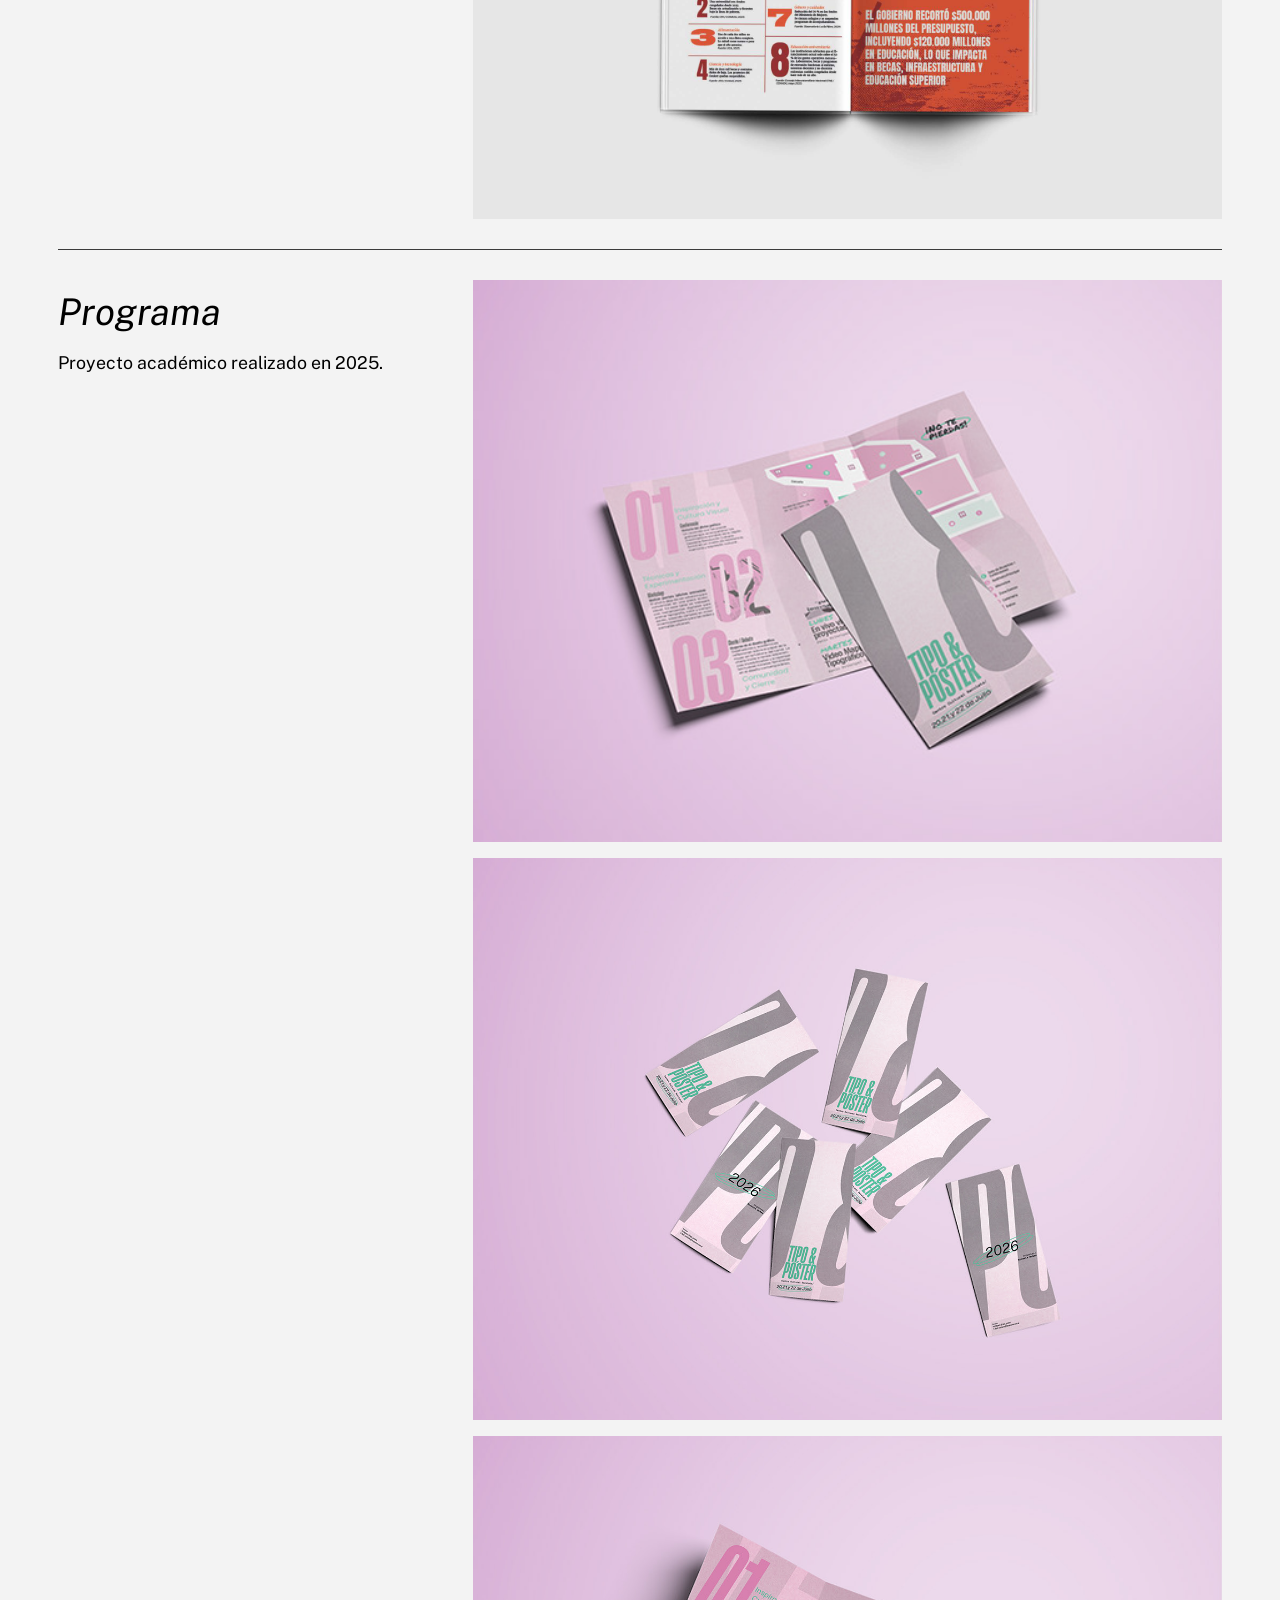
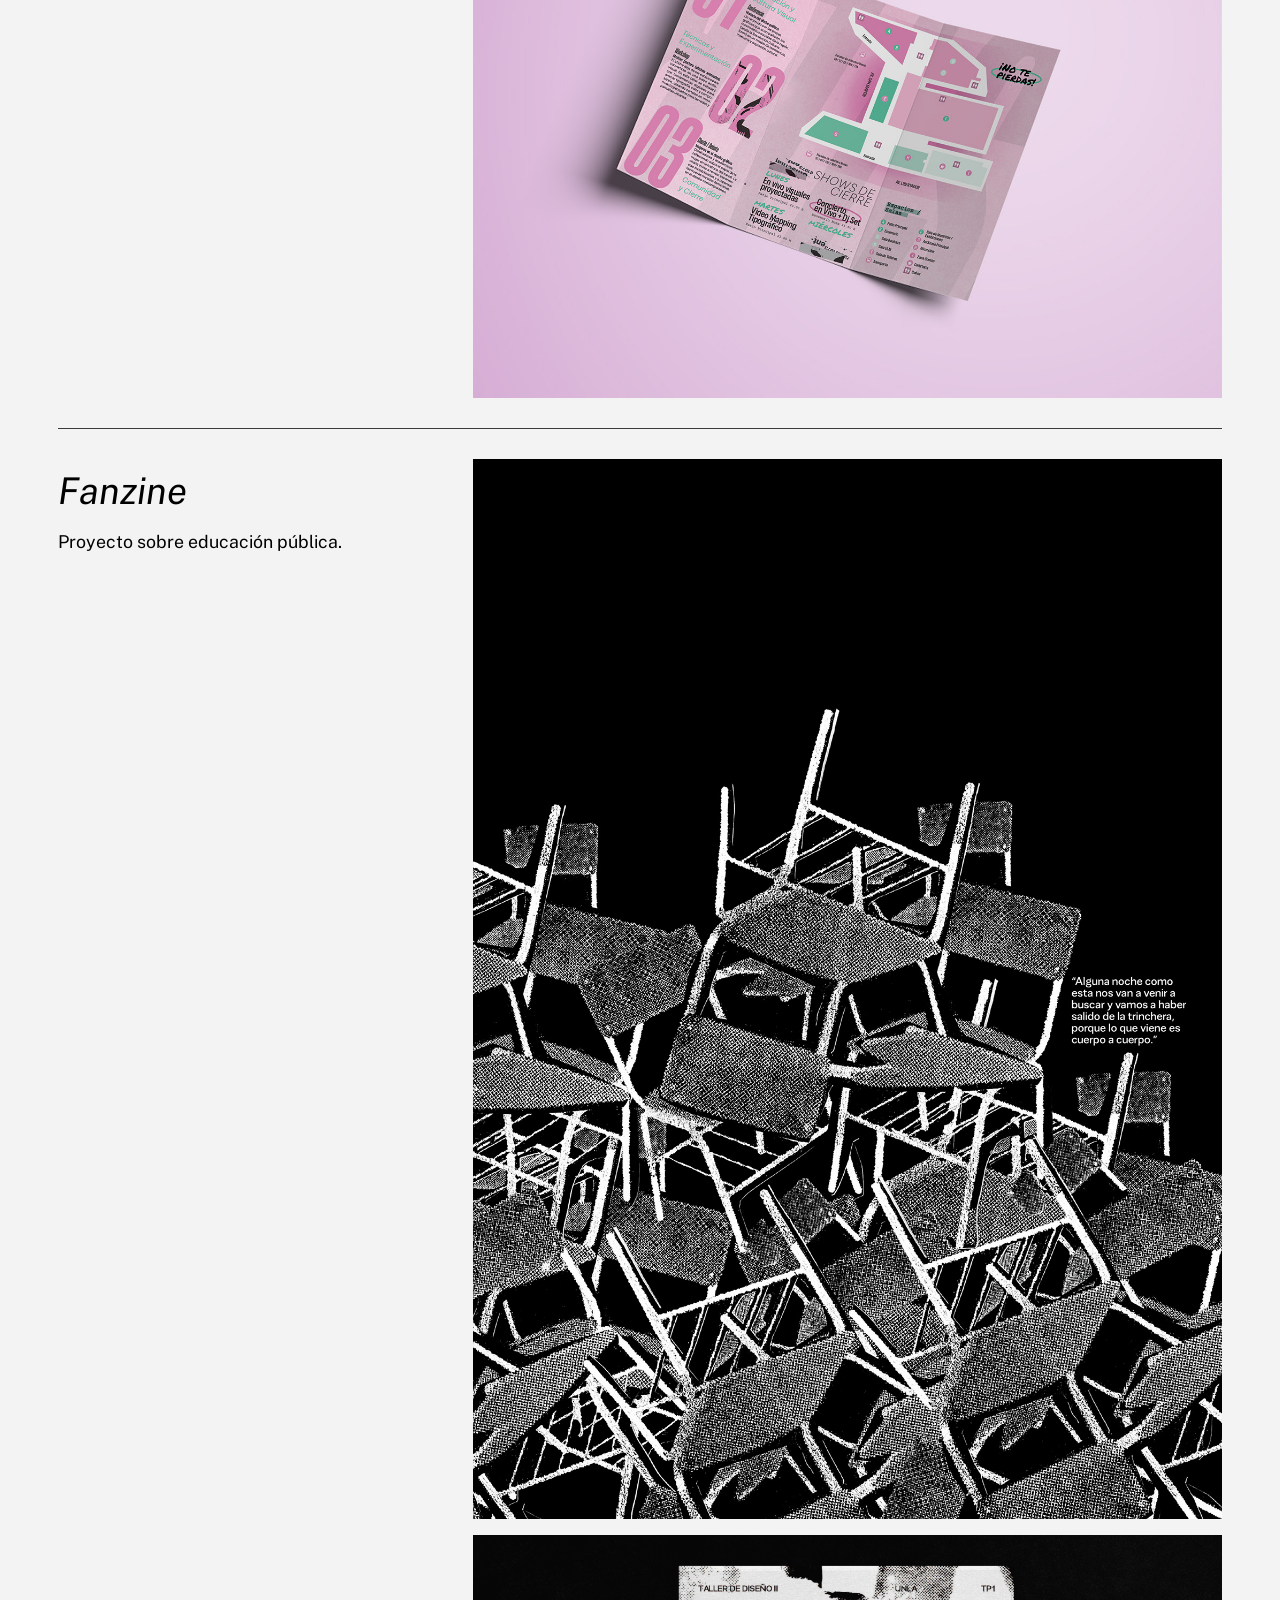
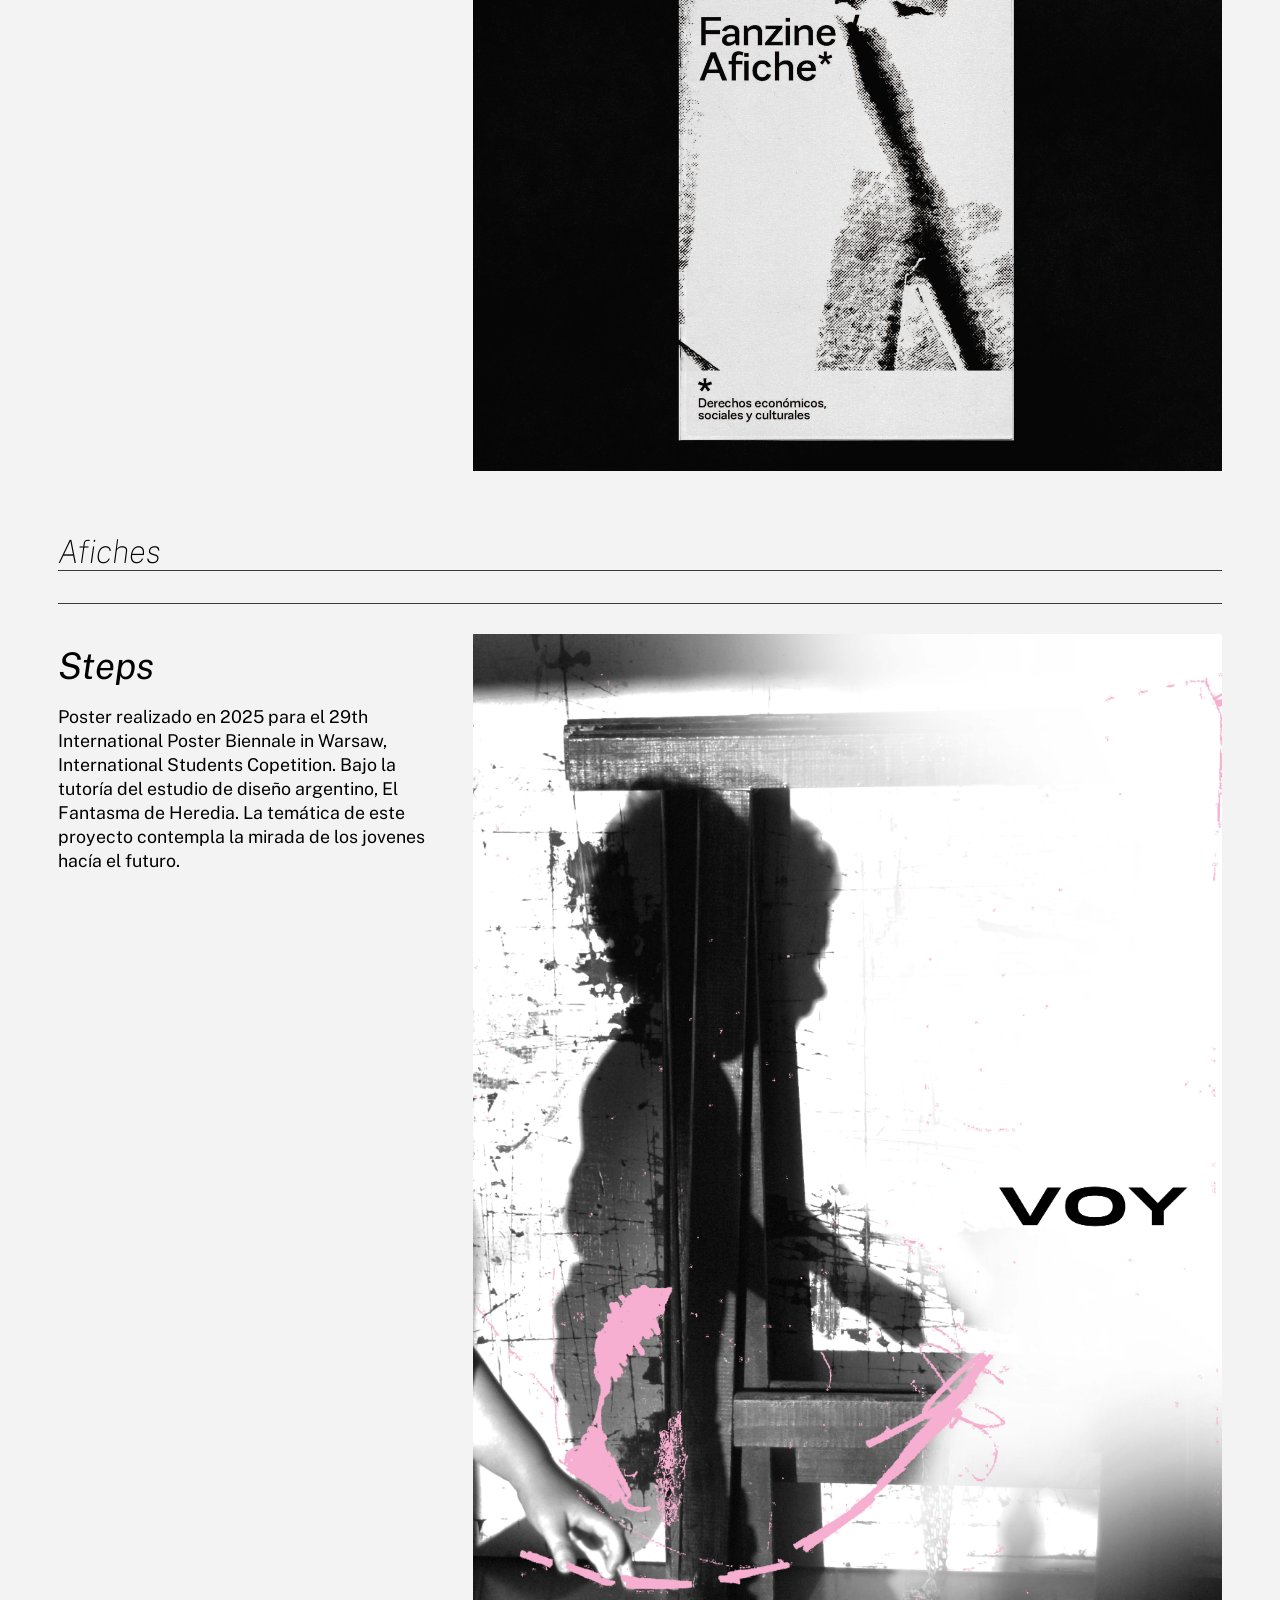
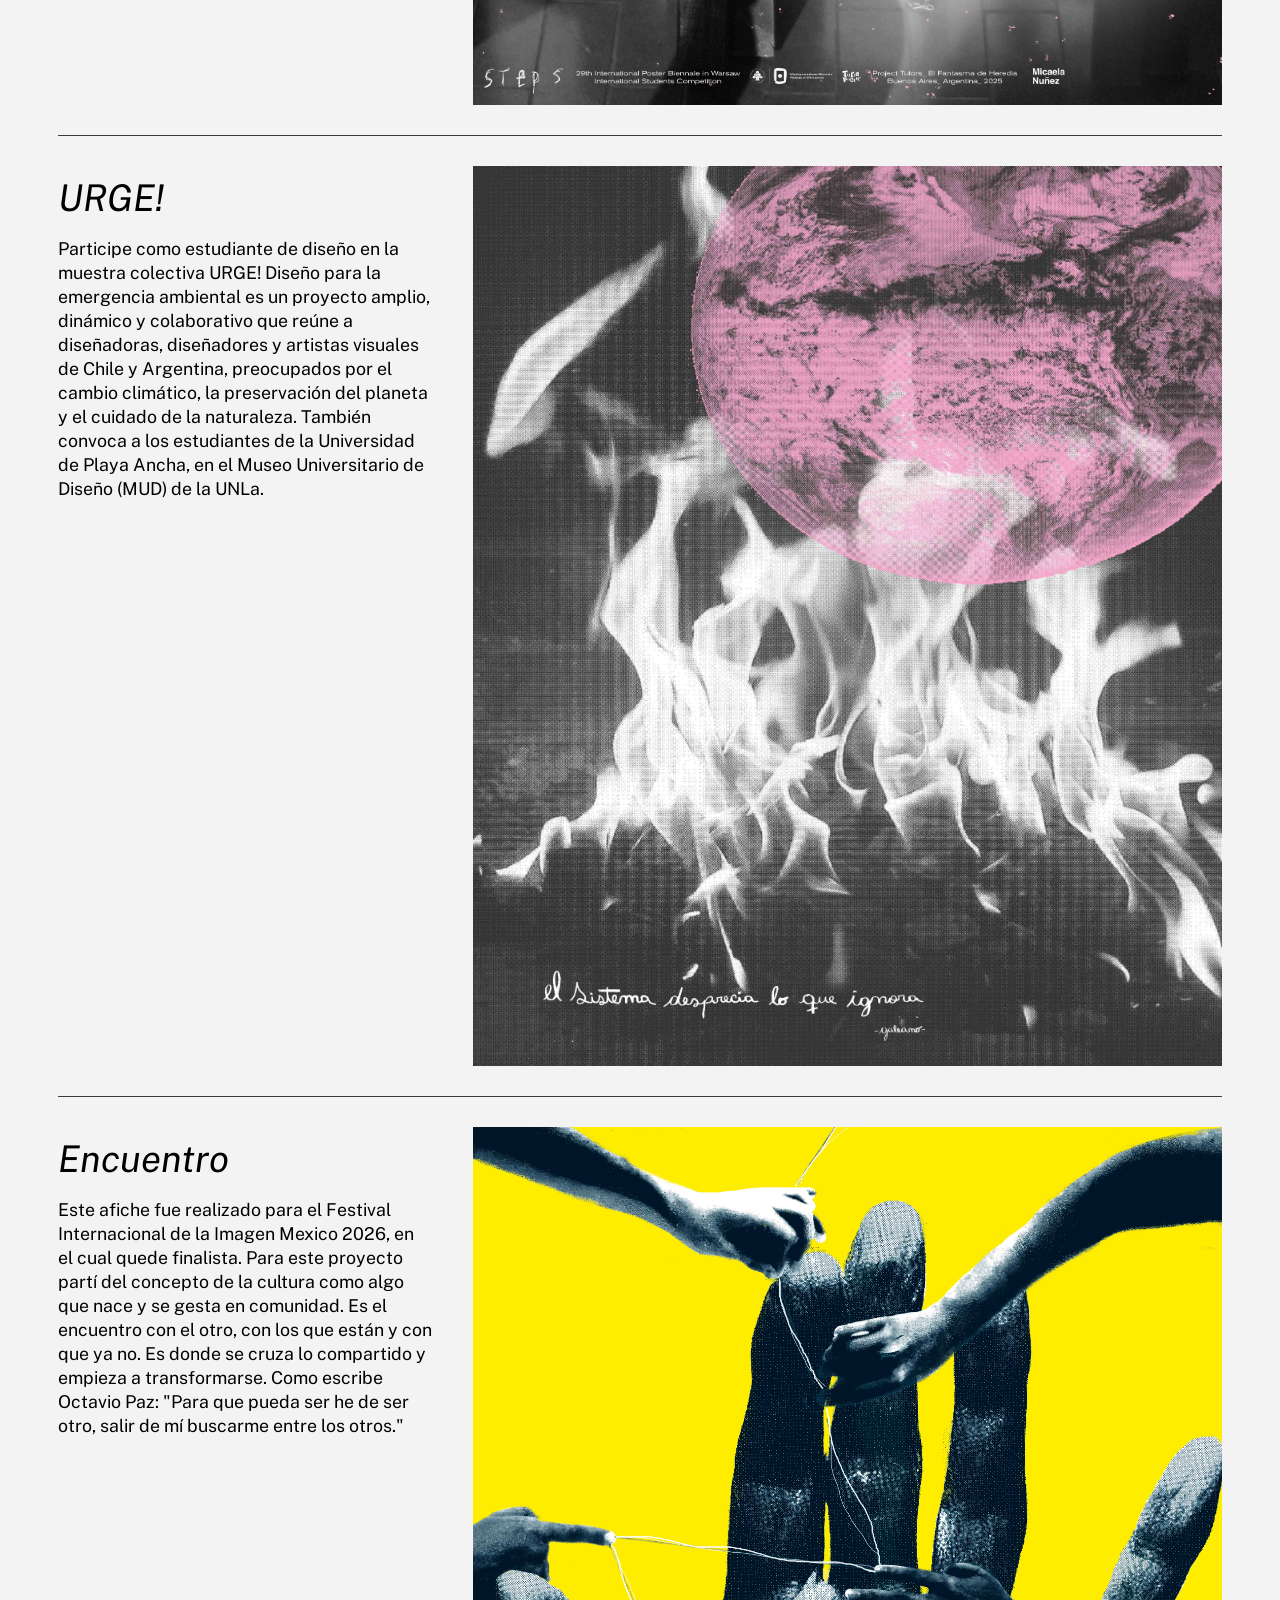
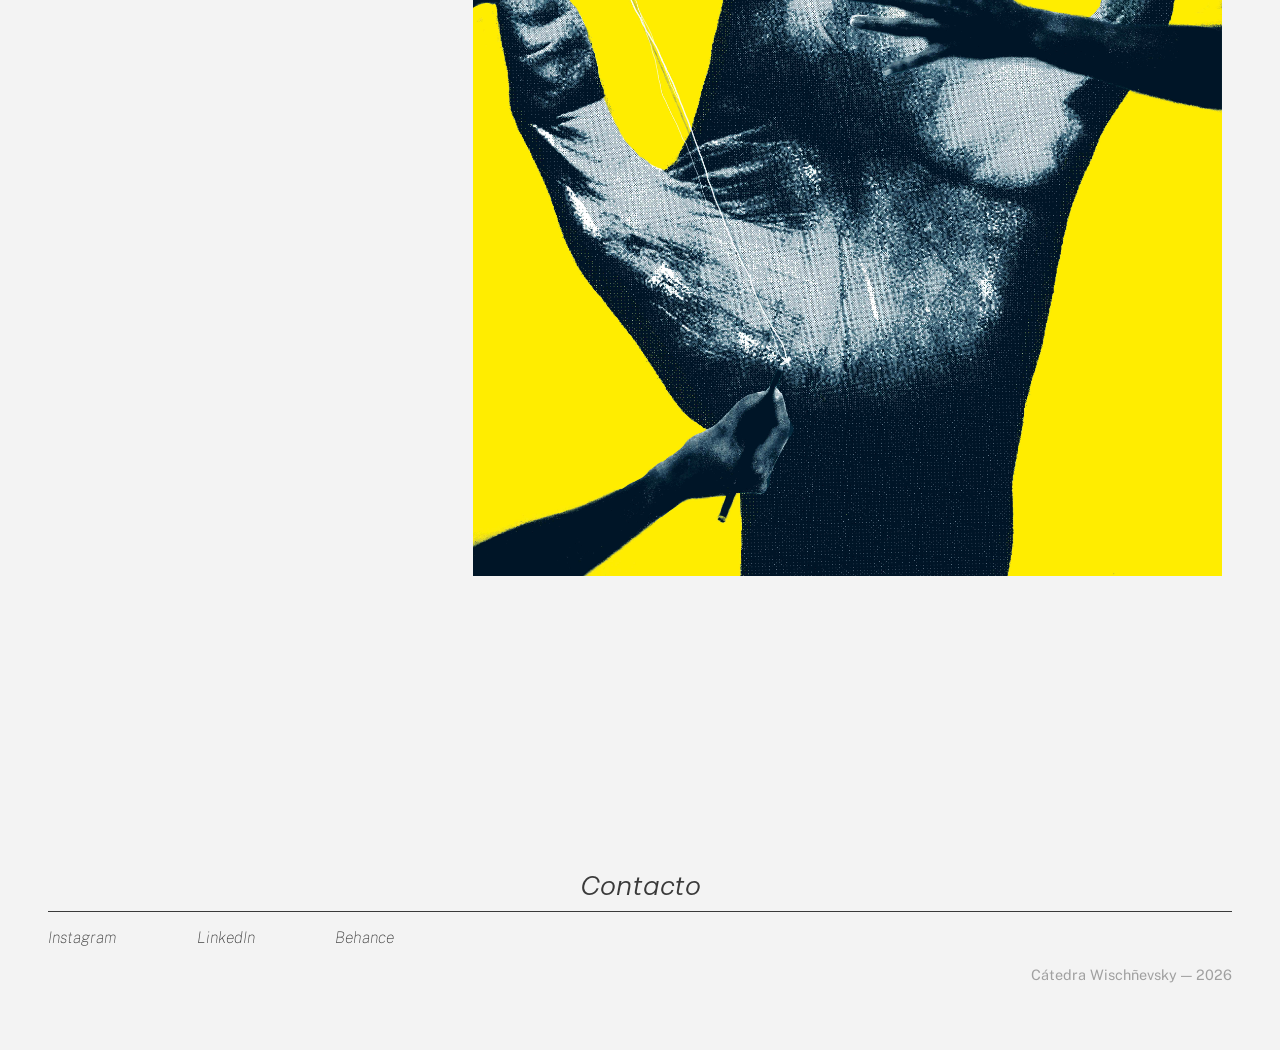
==== commit a38826d9: "pre entrega" ====
--- a/index.html
+++ b/index.html
@@ -5,39 +5,60 @@
     <meta charset="UTF-8">
     <title>MICAELA NUÑEZ</title>
     <link rel="stylesheet" href="estilos.css">
-
     <style>
         @import url('https://fonts.googleapis.com/css2?family=League+Script&family=Libre+Bodoni:ital,wght@0,400..700;1,400..700&family=Meow+Script&family=Ms+Madi&family=Public+Sans:ital,wght@0,100..900;1,100..900&family=Send+Flowers&display=swap');
     </style>
 </head>
 
 <body>
-
     <!-- HEADER -->
-    <header id="cabecera">
+    <header>
         <h1>MICAELA NUÑEZ/</h1>
-        <h2>Diseñadora gráfica</h2>
-        
-    <nav class="botonera">
-    <ul>
-        <li><a href="#sobre-mi">Sobre mí</a></li>
-        <li><a href="#portfolio">Portfolio</a></li>
-        <li><a href="#contacto">Contacto</a></li>
-    </ul>
-</nav>
-
+        <h2 class="subtitulo-header">Diseñadora gráfica</h2>
+        <nav>
+            <a href="#sobre-mi">Sobre mí</a>
+            <a href="#portfolio">Portfolio</a>
+            <a href="#contacto">Contacto</a>
+        </nav>
     </header>
 
     <!-- CONTENIDO -->
     <main>
-
         <!-- SOBRE MI -->
         <section id="sobre-mi">
-            <h2>Sobre mí</h2>
-            <p>Estudiante de Diseño y Comunicación Visual, en la Universidad Nacional de Lanús, con estudios en Artes
-                Visuales, en la Universidad Nacional de las Artes. Me caracterizo por una mirada creativa, pensamiento
-                crítico y un fuerte compromiso con cada proyecto.
-            </p>
+            <div class="fila-seccion">
+                <h2>Sobre mí</h2>
+                <p>Estudiante de Diseño y Comunicación Visual, con base
+                    en Artes Visuales. Me caracterizo por una mirada creativa,
+                    pensamiento crítico y un fuerte compromiso con cada
+                    proyecto. Trabajo con atención al detalle, capacidad de
+                    adaptación y buen desempeño tanto en equipos como de
+                    forma autónoma. Resido en Lomas de Zamora y cuento
+                    con disponibilidad inmediata full-time o part-time.
+                </p>
+            </div>
+            <div class="fila-seccion">
+                <h2>Formación</h2>
+                <p>Universidad Nacional de Lanús 2020 |
+
+                    Licenciatura en Diseño y Comunicación Visual. 40%.
+
+                    Universidad Nacional de las Artes 2016 / 2019
+
+                    Licenciatura en Artes Visuales con orientación en
+                    Grabado y Arte impreso. 40% de la carrera.
+                </p>
+            </div>
+            <div class="fila-seccion">
+                <h2>Trabajos</h2>
+                <p> Diseñadora Jr | 5ta Gráfica – 2022
+                    Desarrollé piezas gráficas para medios digitales e impresos, creando
+soluciones visuales a medida en cada proyecto. Realicé ilustraciones
+digitales y acompañé los procesos desde la idea inicial hasta la entrega
+final. También brindé atención y asesoramiento, cuidando tanto el
+resultado visual como la experiencia del cliente, y trabajé con equipos de
+impresión garantizando la calidad de cada producción.</p>
+            </div>
         </section>
 
         <!-- PORTFOLIO -->
@@ -46,94 +67,116 @@
 
             <!-- BRANDING -->
             <article>
-                <h3>Branding//</h3>
-                <section>
-                    <h4>Festival de Cine Fulgor</h4>
-                    <p>Proyecto académico de identidad visual para festival de cine. Realizado en 2024.</p>
-                    <img src="img/festival_cine_1.jpg" alt=" festival_cine_1" width="1000" height="auto">
-                    <img src="img/festival_cine_2.jpg" >
-                    <img src="img/festival_cine_3.jpg">
-                    <img src="img/festival_cine_4.jpg">
-                </section>
+                <h3>Branding</h3>
+                <div class="proyecto">
+                    <div class="proyecto-texto">
+                        <h4>Festival de Cine Fulgor</h4>
+                        <p>Proyecto académico de identidad visual para festival de cine. Realizado en 2024.</p>
+                    </div>
+                    <div class="proyecto-imagenes">
+                        <img src="img/festival_cine_1.jpg" alt="Festival de Cine Fulgor 1">
+                        <img src="img/festival_cine_2.jpg" alt="Festival de Cine Fulgor 2">
+                        <img src="img/festival_cine_3.jpg" alt="Festival de Cine Fulgor 3">
+                        <img src="img/festival_cine_4.jpg" alt="Festival de Cine Fulgor 4">
+                    </div>
+                </div>
             </article>
 
             <!-- EDITORIAL -->
             <article>
-                <h3>Editorial//</h3>
-
-                <section>
-                    <h4>Bookzine</h4>
-                    <p>Proyecto académico realizado en 2025.</p>
-                    <img src="img/bookzine Mockup_Página_1.jpg">
-                    <img src="img/bookzine Mockup_Página_2.jpg">
-                </section>
-
-                <section>
-                    <h4>Programa</h4>
-                    <p>Proyecto académico realizado en 2025.</p>
-                    <img src="img/editorial_programa_1.jpg">
-                    <img src="img/editorial_programa_2.jpg">
-                    <img src="img/editorial_programa_3.jpg">
-                </section>
-
-                <section>
-                    <h4>Fanzine</h4>
-                    <p>Proyecto sobre educación pública.</p>
-                    <img src="img/Afiche_sillas.jpg">
-                    <img src="img/fanzine_sillas.gif">
-                </section>
+                <h3>Editorial</h3>
+                <div class="proyecto">
+                    <div class="proyecto-texto">
+                        <h4>Bookzine</h4>
+                        <p>Proyecto académico realizado en 2025.</p>
+                    </div>
+                    <div class="proyecto-imagenes">
+                        <img src="img/bookzine Mockup_Página_1.jpg" alt="Bookzine página 1">
+                        <img src="img/bookzine Mockup_Página_2.jpg" alt="Bookzine página 2">
+                    </div>
+                </div>
+                <div class="proyecto">
+                    <div class="proyecto-texto">
+                        <h4>Programa</h4>
+                        <p>Proyecto académico realizado en 2025.</p>
+                    </div>
+                    <div class="proyecto-imagenes">
+                        <img src="img/editorial_programa_1.jpg" alt="Programa editorial 1">
+                        <img src="img/editorial_programa_2.jpg" alt="Programa editorial 2">
+                        <img src="img/editorial_programa_3.jpg" alt="Programa editorial 3">
+                    </div>
+                </div>
+                <div class="proyecto">
+                    <div class="proyecto-texto">
+                        <h4>Fanzine</h4>
+                        <p>Proyecto sobre educación pública.</p>
+                    </div>
+                    <div class="proyecto-imagenes">
+                        <img src="img/Afiche_sillas.jpg" alt="Afiche sillas">
+                        <img src="img/fanzine_sillas.gif" alt="Fanzine sillas">
+                    </div>
+                </div>
             </article>
 
             <!-- AFICHES -->
             <article>
-                <h3>Afiches//</h3>
-
-                <section>
-                    <h4>Steps</h4>
-                    <p>Poster realizado en 2025 para el 29th International Poster Biennale in Warsaw, International
-                        Students Copetition. Bajo la tutoría del estudio de diseño argentino, El Fantasma de Heredia.
-                        La temática de este proyecto contempla la mirada de los jovenes hacía el futuro.</p>
-                    <img src="img/afiche_fantasma_heredia.jpg">
-
-                    <h4>URGE!</h4>
-                    <p>Participe como estudiante de diseño en la muestra colectiva
-                        URGE! Diseño para la emergencia ambiental es un proyecto amplio,
-                        dinámico y colaborativo que reúne a diseñadoras, diseñadores y artistas
-                        visuales de Chile y Argentina, preocupados por el cambio climático, la preservación
-                        del planeta y el cuidado de la naturaleza. También convoca a los estudiantes de la Universidad
-                        de Playa Ancha, en El Museo Universitario
-                        de Diseño (MUD) de la UNLa.</p>
-                    <img src="img/afiche_urge.jpg">
-
-                    <h4>Encuentro</h4>
-                    <p>Este afiche fue realizado para el Festival Internacional de la Imagen Mexico 2026, en el cual
-                        quede finalista. Para este proyecto partí del concepto de la cultura como algo que nace y se
-                        gesta en comunidad. Es el encuentro con el otro, con los que están y con que ya no.
-                        Es donde se cruza lo compartido y empieza a transformarse.
-                        Como escribe Octavio Paz:"Para que pueda ser he de ser otro, salir de mí buscarme entre los
-                        otros."</p>
-                    <img src="img/afiche_cultura.jpg">
-                </section>
-
+                <h3>Afiches</h3>
+                <div class="proyecto">
+                    <div class="proyecto-texto">
+                        <h4>Steps</h4>
+                        <p>Poster realizado en 2025 para el 29th International Poster Biennale in Warsaw, International
+                            Students Copetition. Bajo la tutoría del estudio de diseño argentino, El Fantasma de
+                            Heredia.
+                            La temática de este proyecto contempla la mirada de los jovenes hacía el futuro.</p>
+                    </div>
+                    <div class="proyecto-imagenes">
+                        <img src="img/afiche_fantasma_heredia.jpg" alt="Afiche Steps">
+                    </div>
+                </div>
+                <div class="proyecto">
+                    <div class="proyecto-texto">
+                        <h4>URGE!</h4>
+                        <p>Participe como estudiante de diseño en la muestra colectiva
+                            URGE! Diseño para la emergencia ambiental es un proyecto amplio,
+                            dinámico y colaborativo que reúne a diseñadoras, diseñadores y artistas
+                            visuales de Chile y Argentina, preocupados por el cambio climático, la preservación
+                            del planeta y el cuidado de la naturaleza. También convoca a los estudiantes de la
+                            Universidad
+                            de Playa Ancha, en el Museo Universitario de Diseño (MUD) de la UNLa.</p>
+                    </div>
+                    <div class="proyecto-imagenes">
+                        <img src="img/afiche_urge.jpg" alt="Afiche URGE">
+                    </div>
+                </div>
+                <div class="proyecto">
+                    <div class="proyecto-texto">
+                        <h4>Encuentro</h4>
+                        <p>Este afiche fue realizado para el Festival Internacional de la Imagen Mexico 2026, en el cual
+                            quede finalista. Para este proyecto partí del concepto de la cultura como algo que nace y se
+                            gesta en comunidad. Es el encuentro con el otro, con los que están y con que ya no.
+                            Es donde se cruza lo compartido y empieza a transformarse.
+                            Como escribe Octavio Paz: "Para que pueda ser he de ser otro, salir de mí buscarme entre los
+                            otros."</p>
+                    </div>
+                    <div class="proyecto-imagenes">
+                        <img src="img/afiche_cultura.jpg" alt="Afiche Encuentro">
+                    </div>
+                </div>
             </article>
 
         </section>
-
     </main>
 
     <!-- FOOTER -->
     <footer id="contacto">
         <h2>Contacto</h2>
-
         <ul>
             <li><a href="https://www.instagram.com/xmicaelax_" target="_blank">Instagram</a></li>
             <li><a href="https://www.linkedin.com/" target="_blank">LinkedIn</a></li>
             <li><a href="https://www.behance.net/micaelabnz" target="_blank">Behance</a></li>
         </ul>
-
         <p>Cátedra Wischñevsky — 2026</p>
     </footer>
-
 </body>
 
 </html>
--- a/estilos.css
+++ b/estilos.css
@@ -40,85 +40,110 @@
 * {
     font-family: "Public Sans", sans-serif;
 }
+
 /* APLICACIONES */
 img {
     width: 1000px;
     height: auto;
-    
 }
 
 body {
     /*background-image: url("img/Recurso 1.jpg");
-    background-size: cover;+/
+    background-size: cover;
     background-position: center;
     background-repeat: no-repeat;
     color: rgb(214, 214, 214);*/
-
     background-color: rgb(243, 243, 243);
 }
 
+/* HEADER */
+header {
+  /*  background-color: rgba(23, 223, 56, 0.068);*/
+        max-width: 1200px;
+    margin: 100px auto 100px auto;
+    padding: 40px;
+}
+header h1 {
+    margin-bottom: 0;
+}
+header h2 {
+    padding: 20px;
+    margin: 0;
+}
+nav {
+    margin-top: 80px;
+}
+.subtitulo-header {
+    font-size: 4rem;
+    padding: 0;
+    margin: 0;
+}
+
+#sobre-mi {
+    padding: 40px;
+    margin: 10px;
+    background-color: rgba(143, 49, 231, 0.199);
+}
+
+#sobre-mi h2 {
+    text-align: left;
+}
+
+.fila-seccion {
+    display: flex;
+    gap: 40px;
+    padding: 30px 0;
+    border-top: 1px solid rgb(58, 58, 58);
+}
+
+.fila-seccion h2 {
+    flex: 1;
+    text-align: left;
+}
+
+.fila-seccion p {
+    flex: 2;
+    padding: 0;
+    margin: 0;
+}
+
+
+#portfolio article {
+    padding: 0 40px;
+    margin: 10px;
+}
+#portfolio h2 {
+    font-size: 6rem;
+    text-align: center;
+    padding: 30px;
+    margin: 100px;
+}
+
 /* TIPOGRAFÍA */
-
-#cabecera{
-    background-color: rgba(23, 223, 56, 0.068);
-    width: auto;
-    height:auto;
-    padding: 130px;
-    margin: 5rem;
-    margin-bottom: 1rem;
-    
-} 
-#cabecera h2 {
-    padding: 5rem;
-    margin: rem;
-}
-#sobre-mi{
-    padding: 3rem;
-    margin: 1rem;
-    background-color: rgba(143, 49, 231, 0.199);
-
-}
-#sobre-mi h2 {
-    text-align: center;
-    
-    
-}
-#sobre-mi p {
-    text-align: center;
-    padding: 3rem;
-    margin: 1rem;
-}
-#portfolio h2 {
-    font-size: 10rem;
-    text-align: center;
-    padding: 3rem;
-    margin: 1rem;
-}
-
-
 h1 {
     font-family: "reactor bold", sans;
     font-size: 6rem;
     color: rgb(112, 112, 112);
     line-height: 5.5rem;
-
+    text-align: center;
 }
 
 h2 {
     font-family: "reactor ligth italic", sans-serif;
-    font-style: ligth-italic;
-    font-weight: 50;
-    font-size: 3rem;
+    font-style: italic;
+    font-weight: 300;
+    font-size: 2rem;
     color: rgb(58, 58, 58);
-}
-
-
+    text-align: center;
+}
 
 h3 {
+    display: flex;
     font-weight: 100;
     font-style: italic;
-    font-size: 3rem;
+    font-size: 2rem;
     color: rgb(0, 0, 0);
+    border-bottom: 1px solid rgb(58, 58, 58);
 }
 
 h4 {
@@ -131,28 +156,21 @@
 }
 
 p {
+    display: flex;
     text-wrap-style: balance;
     font-weight: 400;
-    font-size: 1.2rem;
+    font-size: 1.11rem;
     line-height: 1.5rem;
-    
-}
-
-h1, h2 {
-    text-align: center;
 }
 
 /* NAV */
-
-nav ul{
+nav {
     display: flex;
     justify-content: center;
-    gap: 10rem;
-    list-style: none;
-    padding: 1rem;
+    gap: 80px;
+    padding: 16px;
     background: rgba(249, 71, 255, 0.199);
 }
-
 
 nav a {
     font-family: 'Public Sans', sans-serif;
@@ -161,26 +179,70 @@
     color: rgb(51, 51, 51);
     text-decoration: none;
     text-align: center;
-    
-    
+}
+
+/* PROYECTOS */
+.proyecto {
+    display: flex;
+    flex-direction: row;
+    gap: 40px;
+    padding: 30px 0;
+    border-top: 1px solid rgb(58, 58, 58);
+    align-items: flex-start;
+}
+
+.proyecto-texto {
+    flex: 1;
+}
+
+.proyecto-imagenes {
+    flex: 2;
+    display: flex;
+    flex-direction: column;
+    gap: 16px;
+}
+
+.proyecto-imagenes img {
+    width: 100%;
+    height: auto;
+    display: block;
 }
 
 /* FOOTER */
-
 footer {
-    margin-top: 20rem;
-    text-align: center;
+    margin-top: 200px;
+    padding: 40px;
+    max-width: 1200px;
+    margin-left: auto;
+    margin-right: auto;
+}
+
+footer h2 {
+    font-size: 1.7rem;
+    border-bottom: 1px solid rgb(58, 58, 58);
+    padding-bottom: 8px;
+    margin-bottom: 16px;
 }
 
 footer ul {
     display: flex;
-    justify-content: center;
-    gap: 20px;
+    flex-direction: row;
+    gap: 80px;
     list-style: none;
     padding: 0;
 }
 
 footer a {
-    color: rgb(54, 54, 54);
+    font-family: 'Public Sans', sans-serif;
+    font-weight: 100;
+    font-style: italic;
+    color: rgb(51, 51, 51);
     text-decoration: none;
+}
+
+footer p {
+  display: flex;
+    justify-content: right;  margin-top: 16px;
+    font-size: 0.9rem;
+    color: rgb(160, 160, 160);
 }
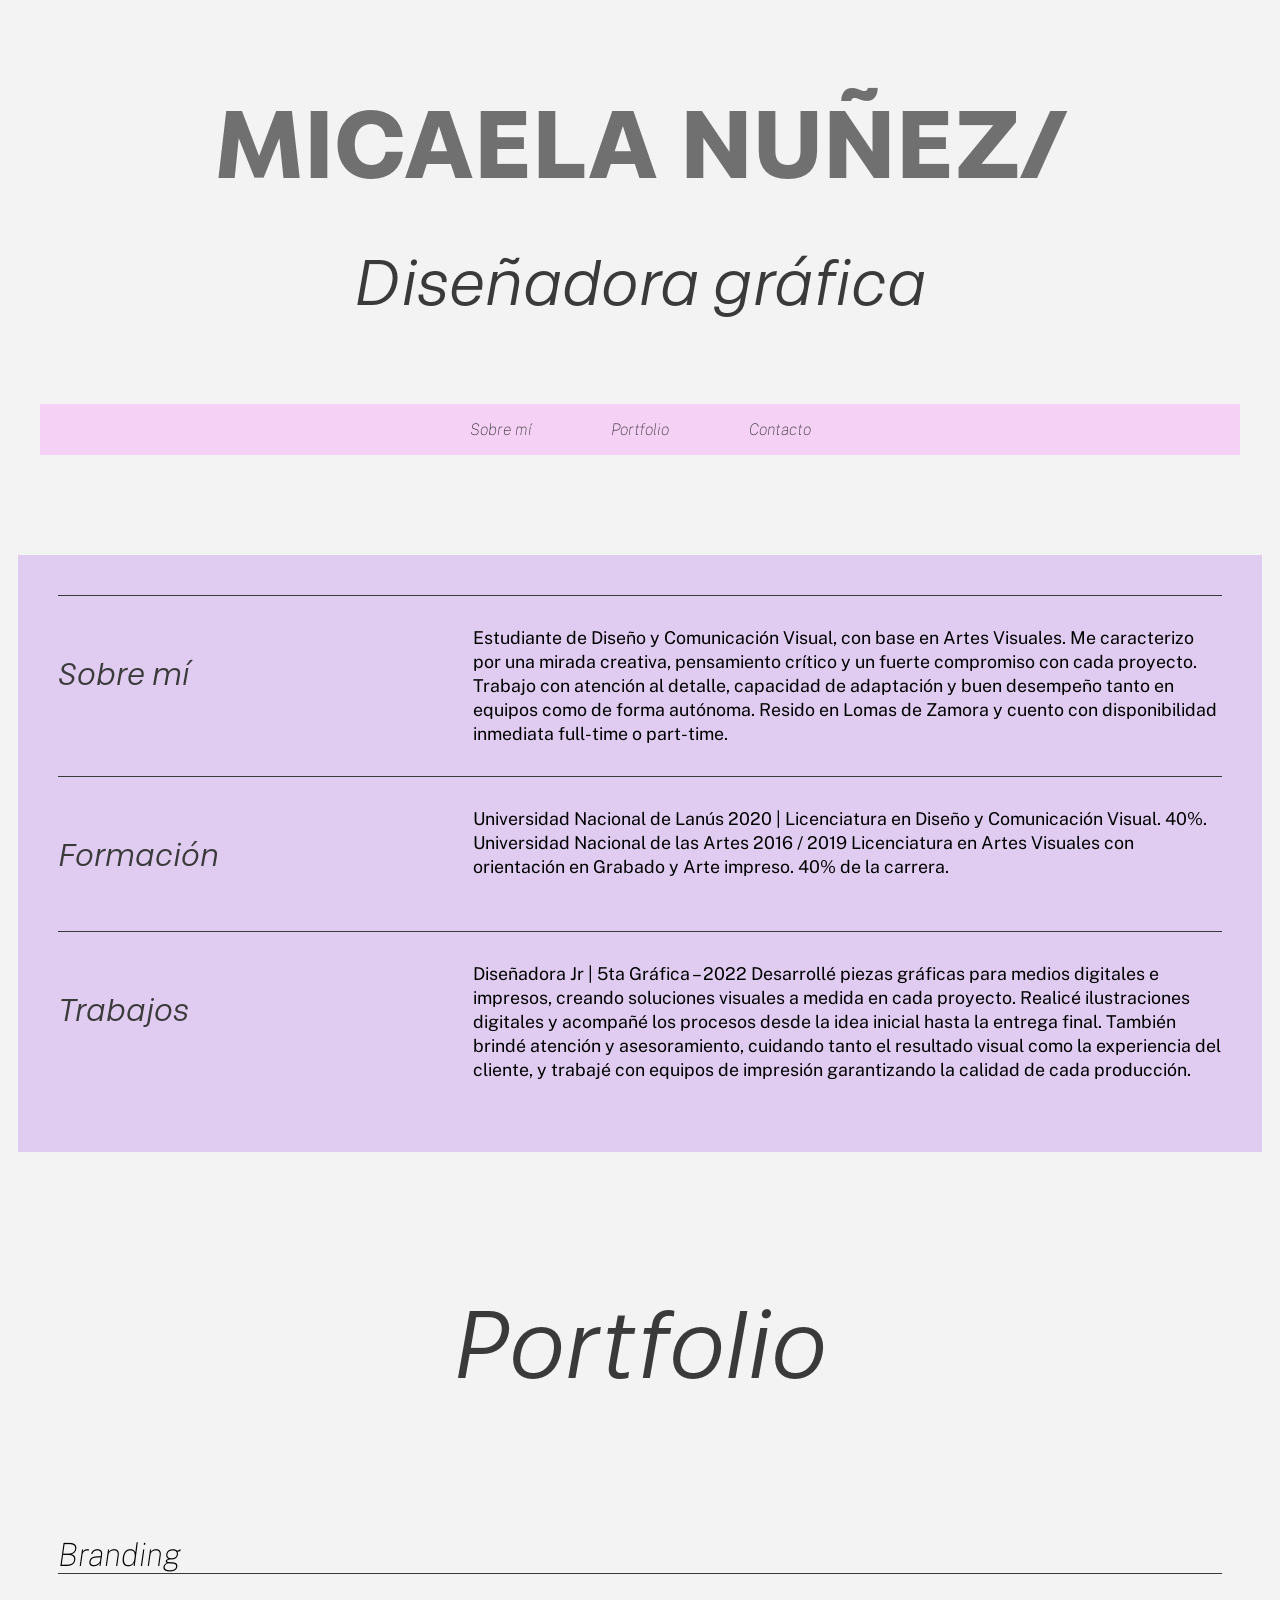
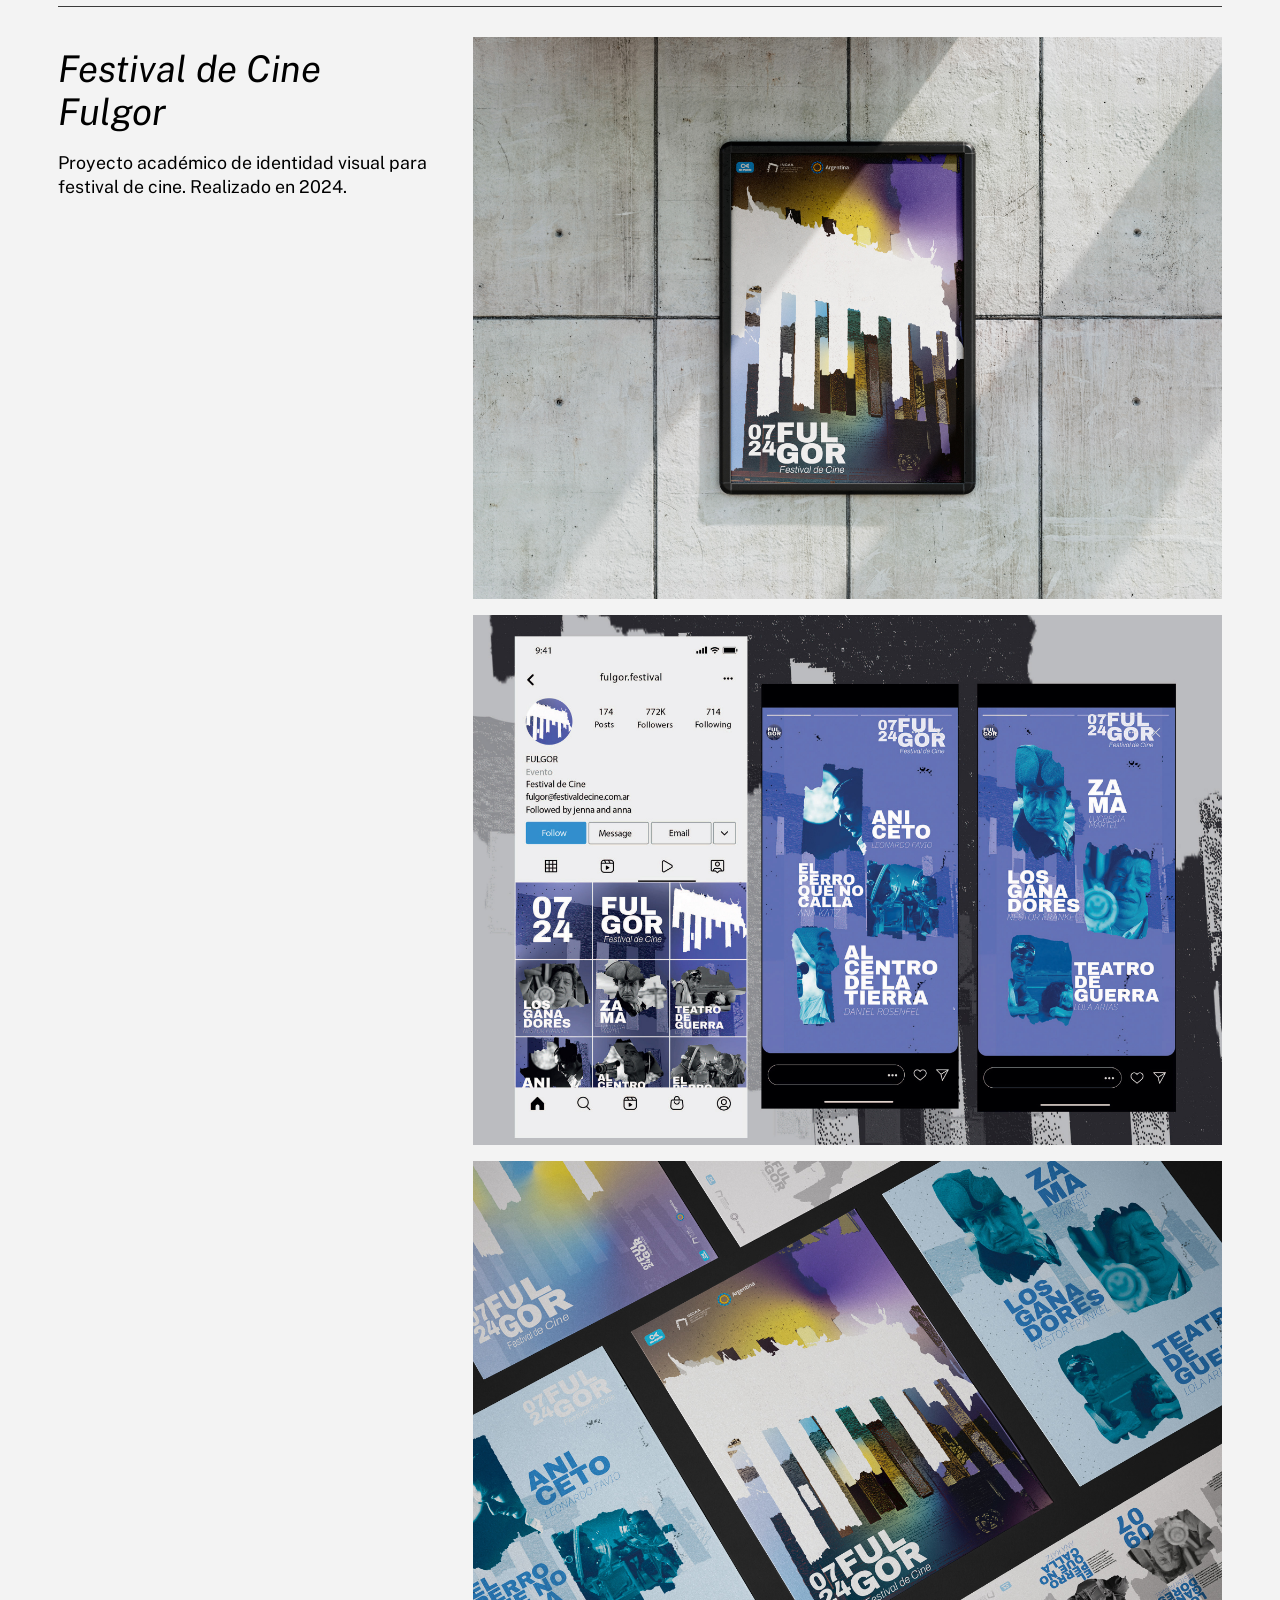
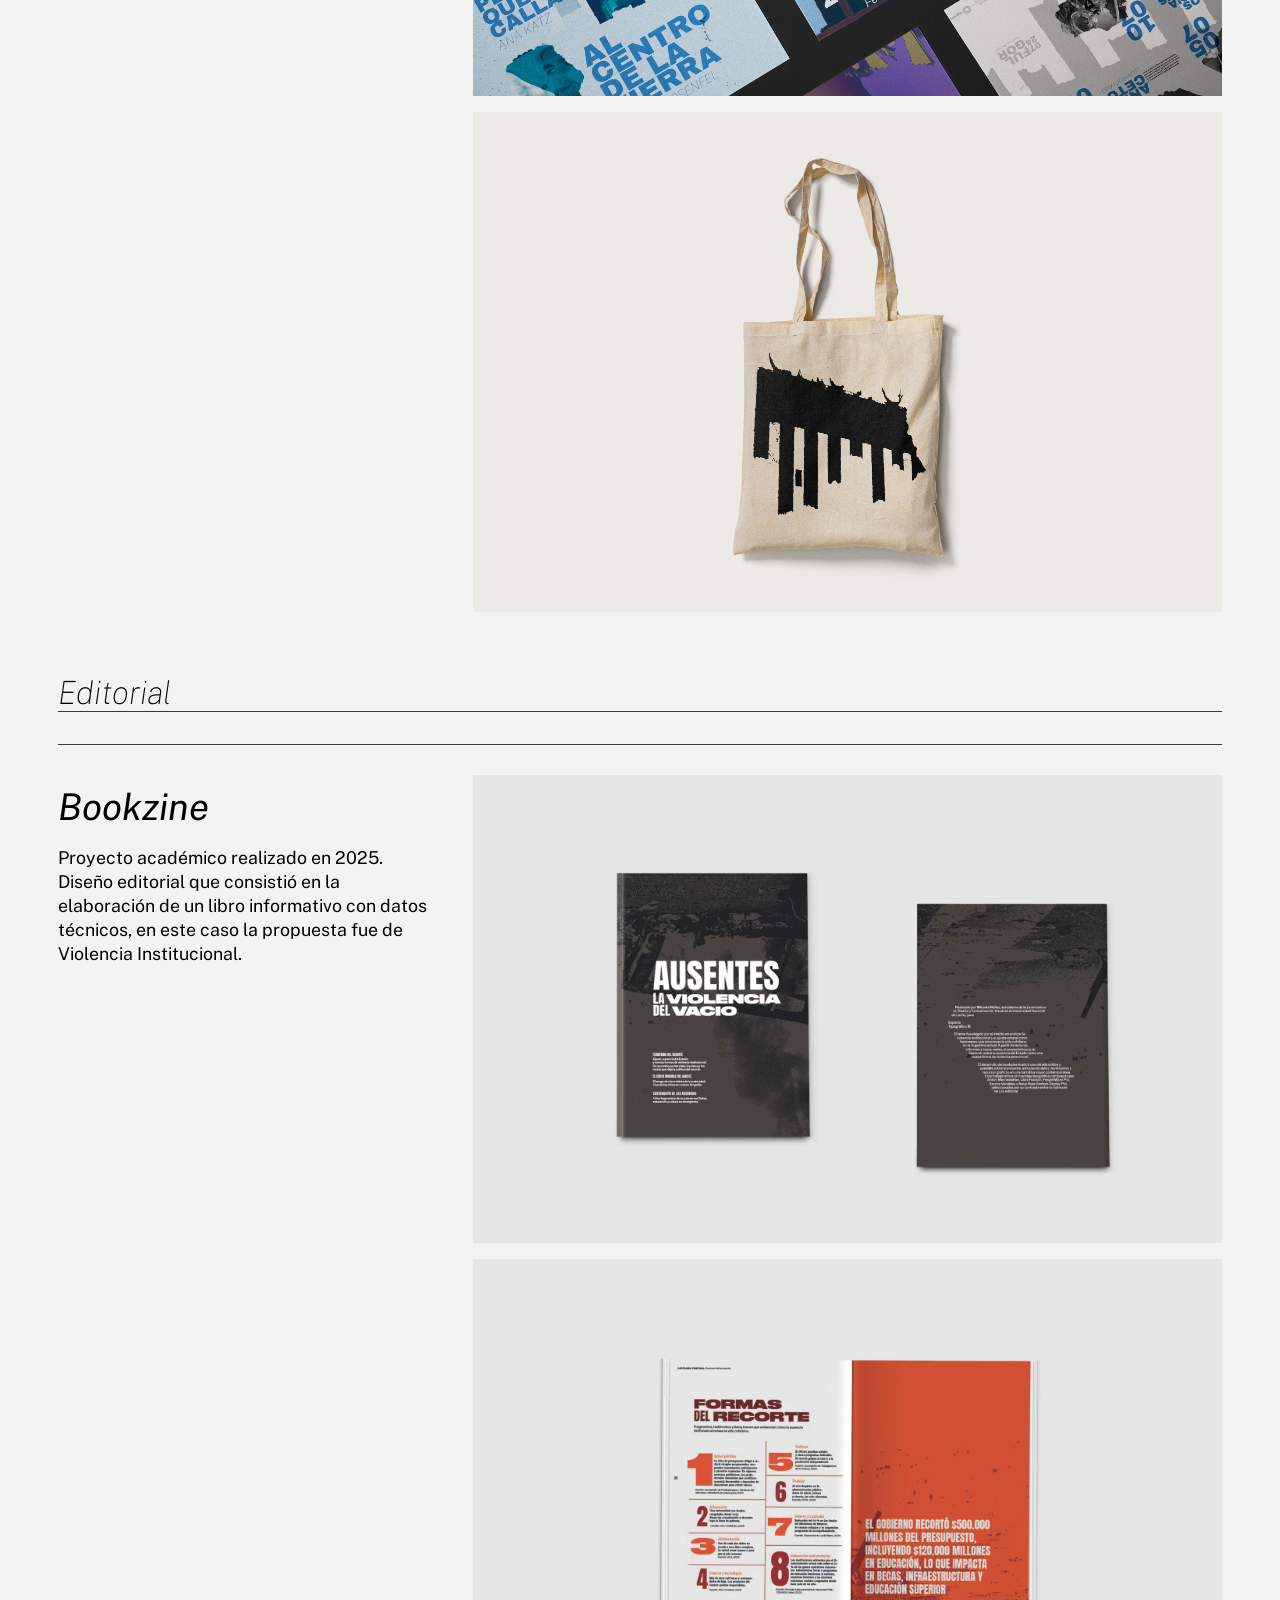
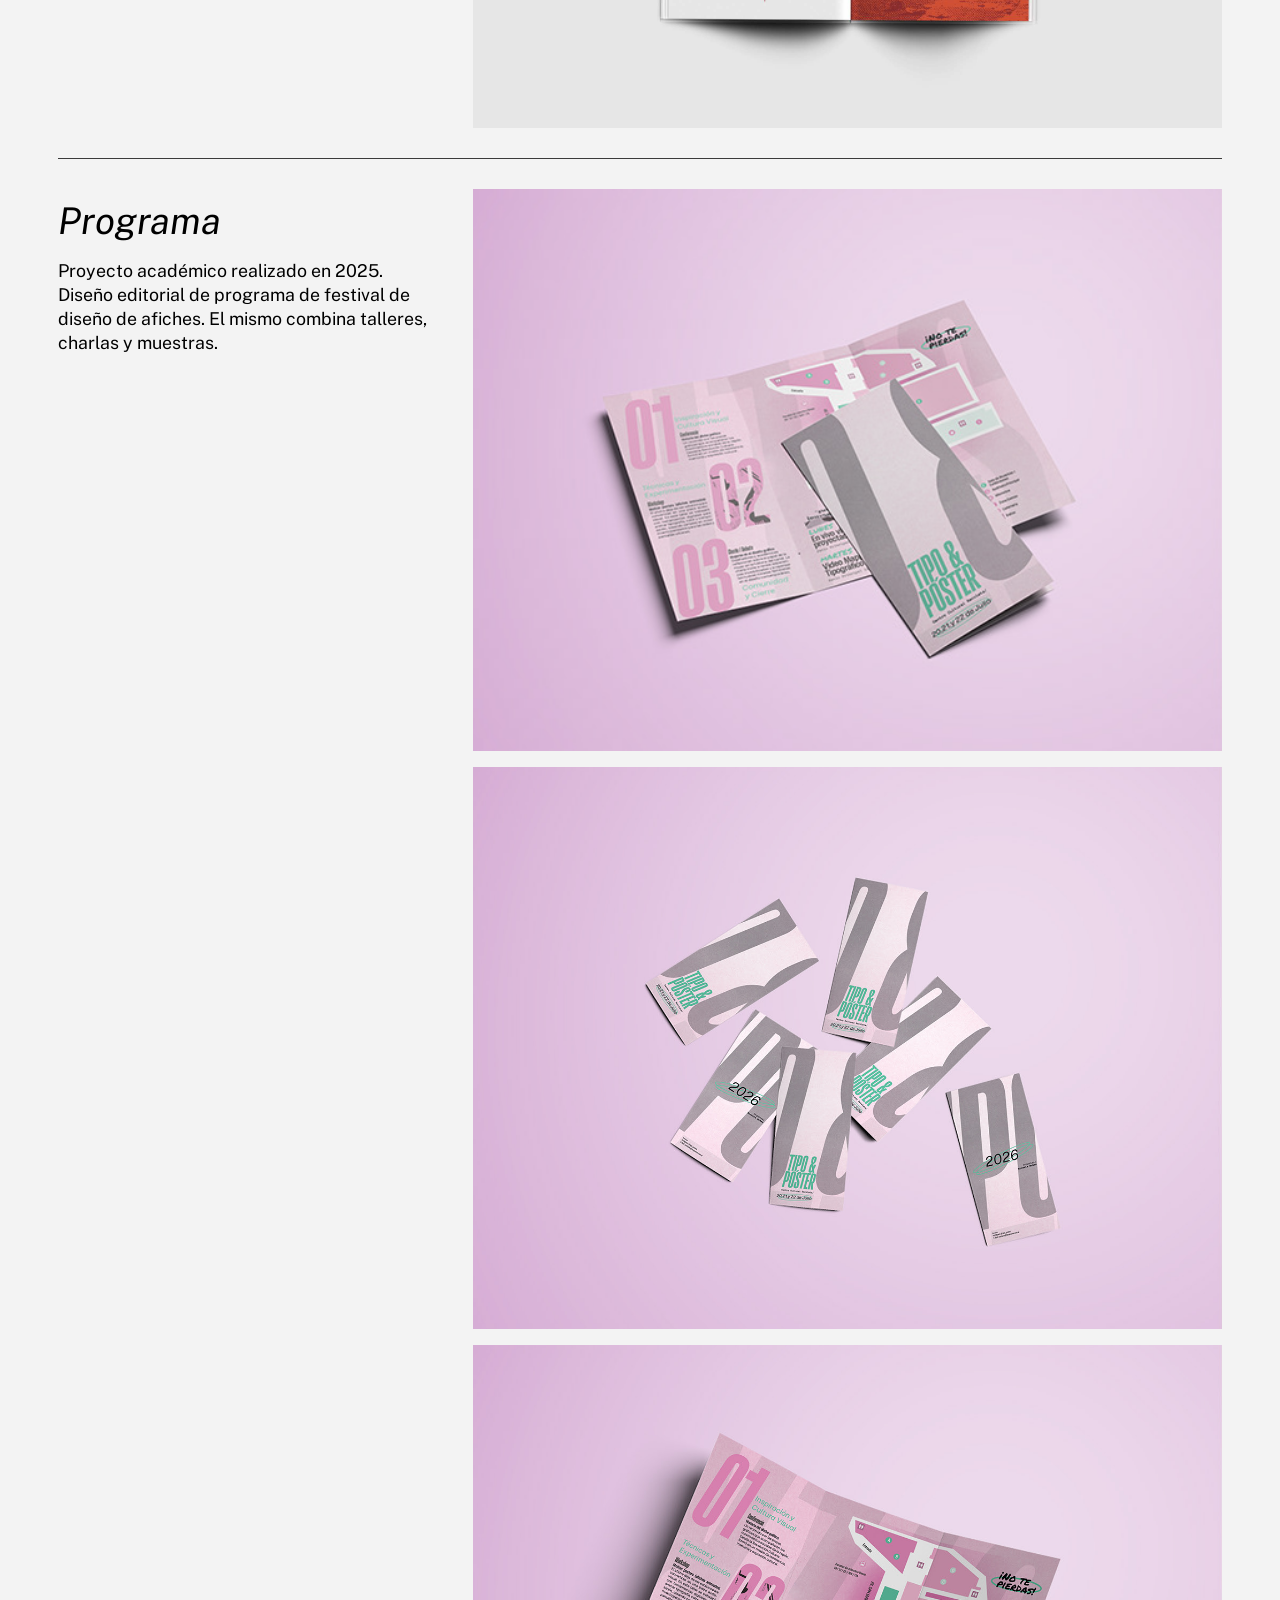
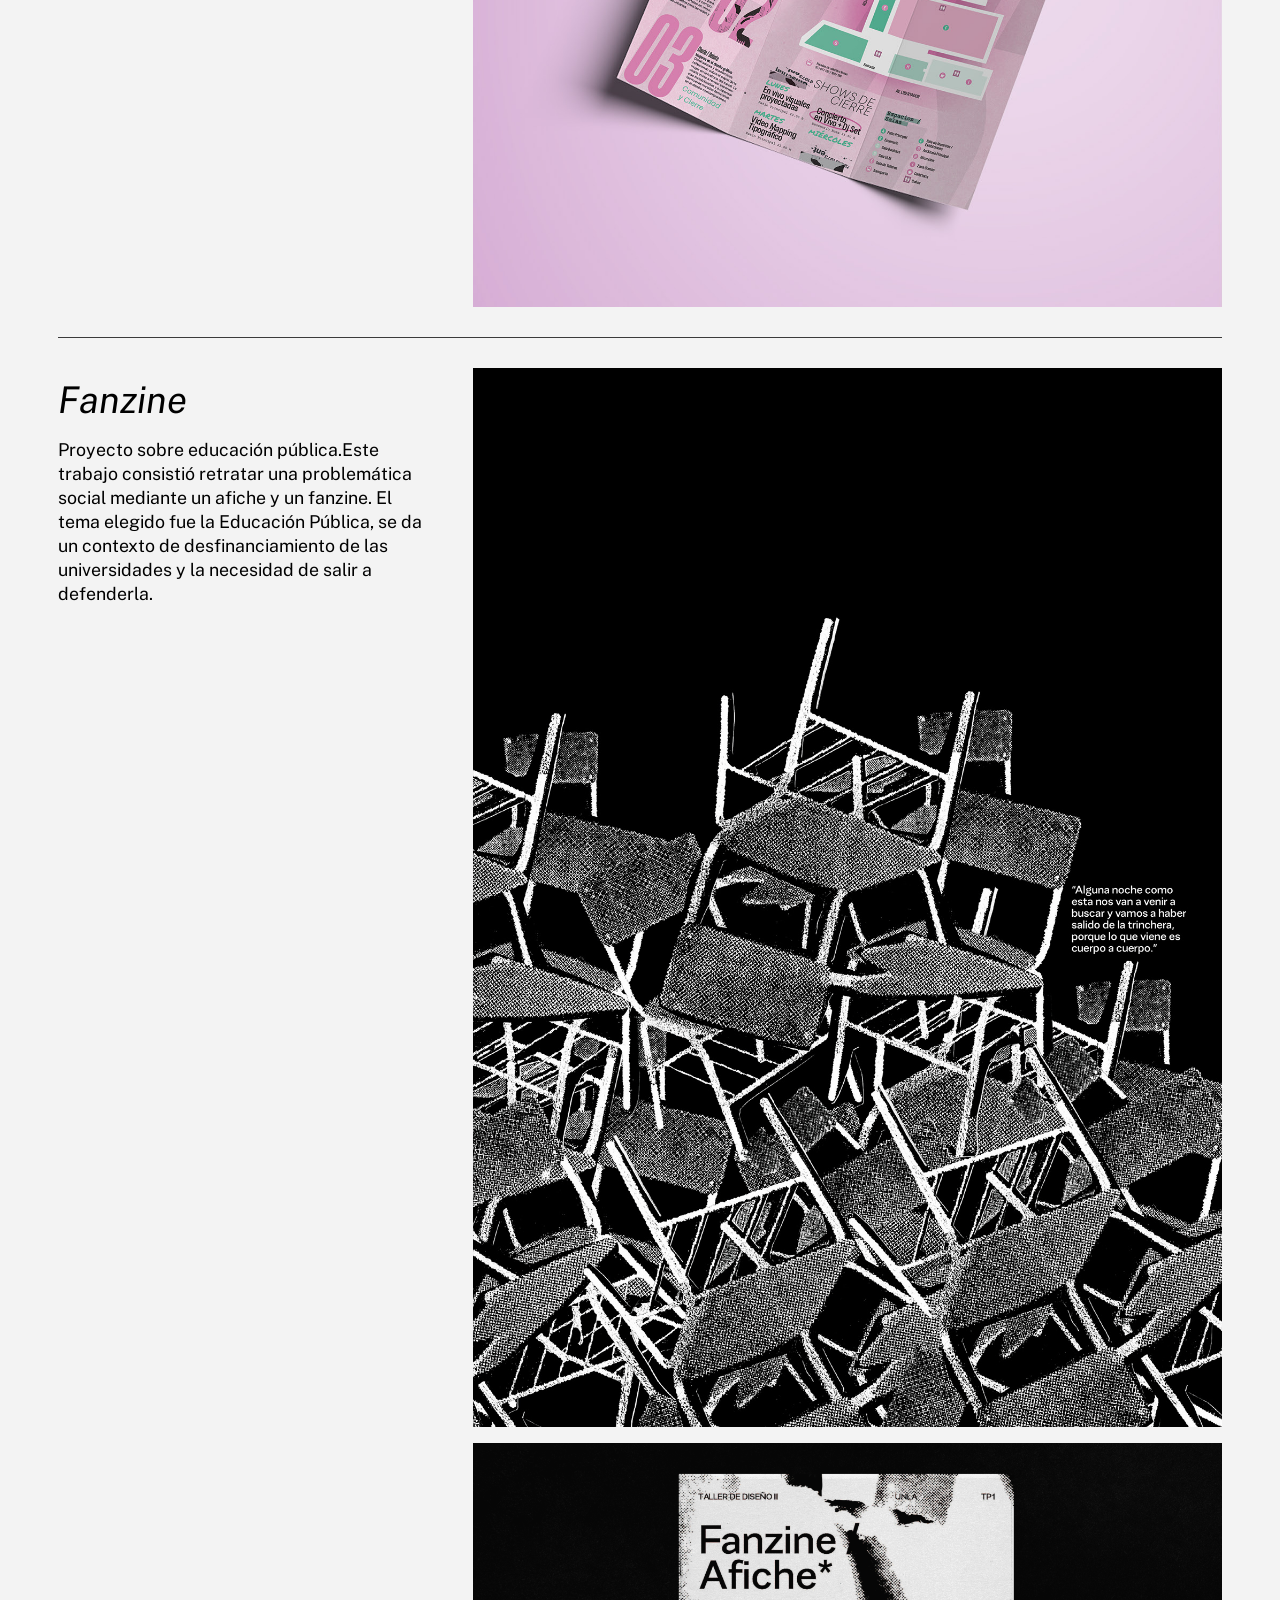
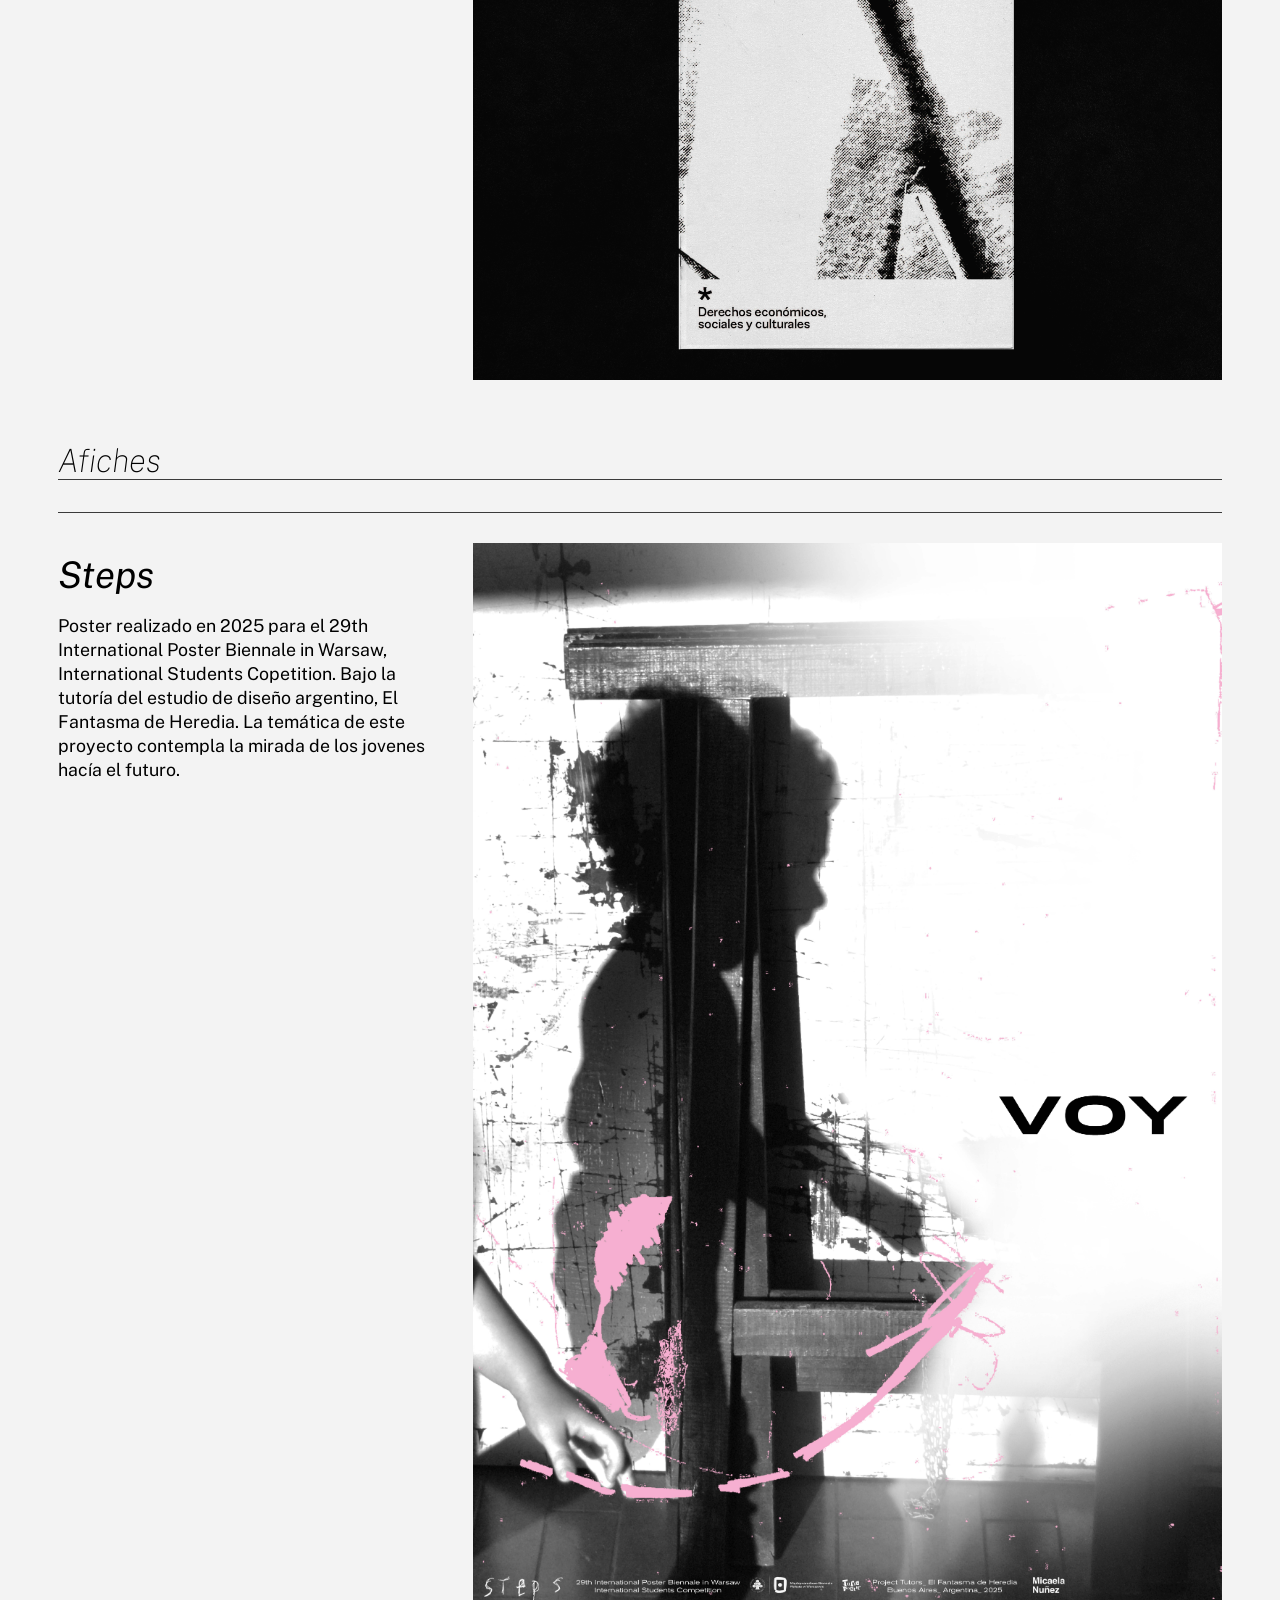
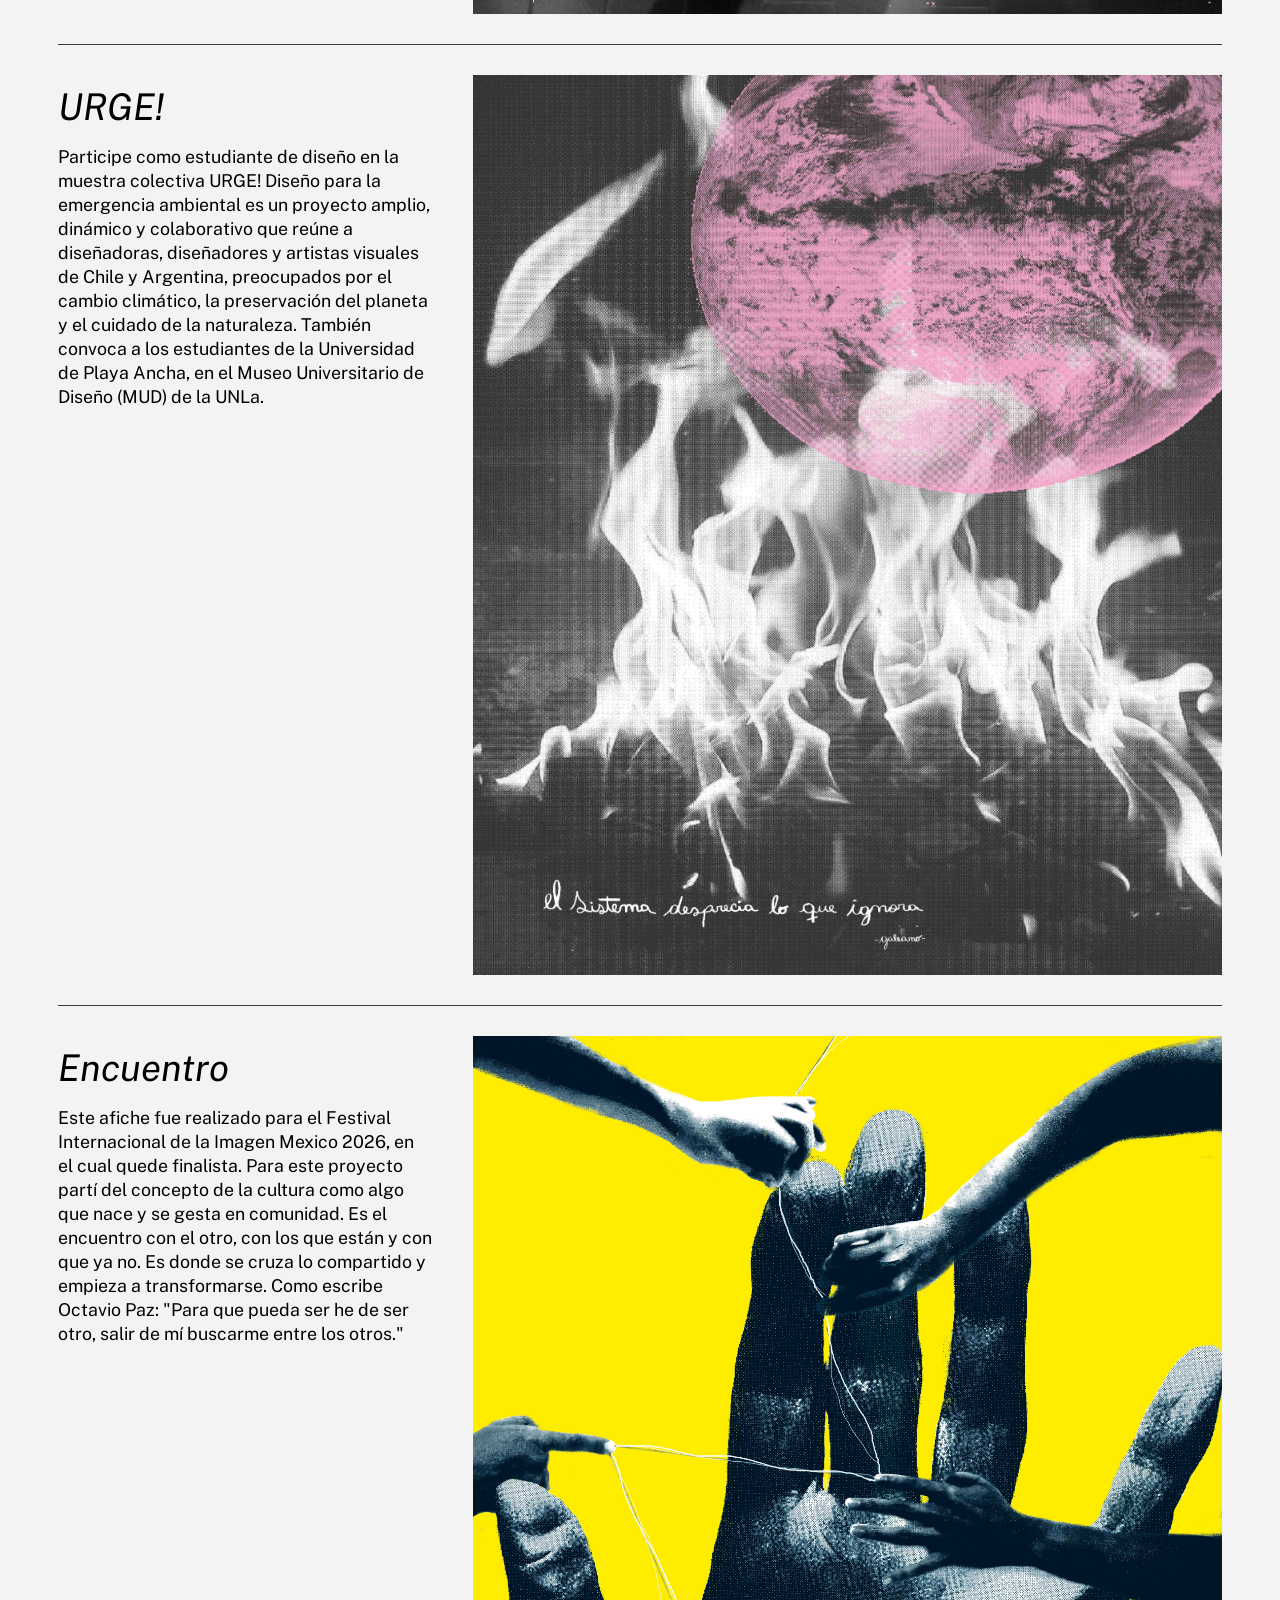
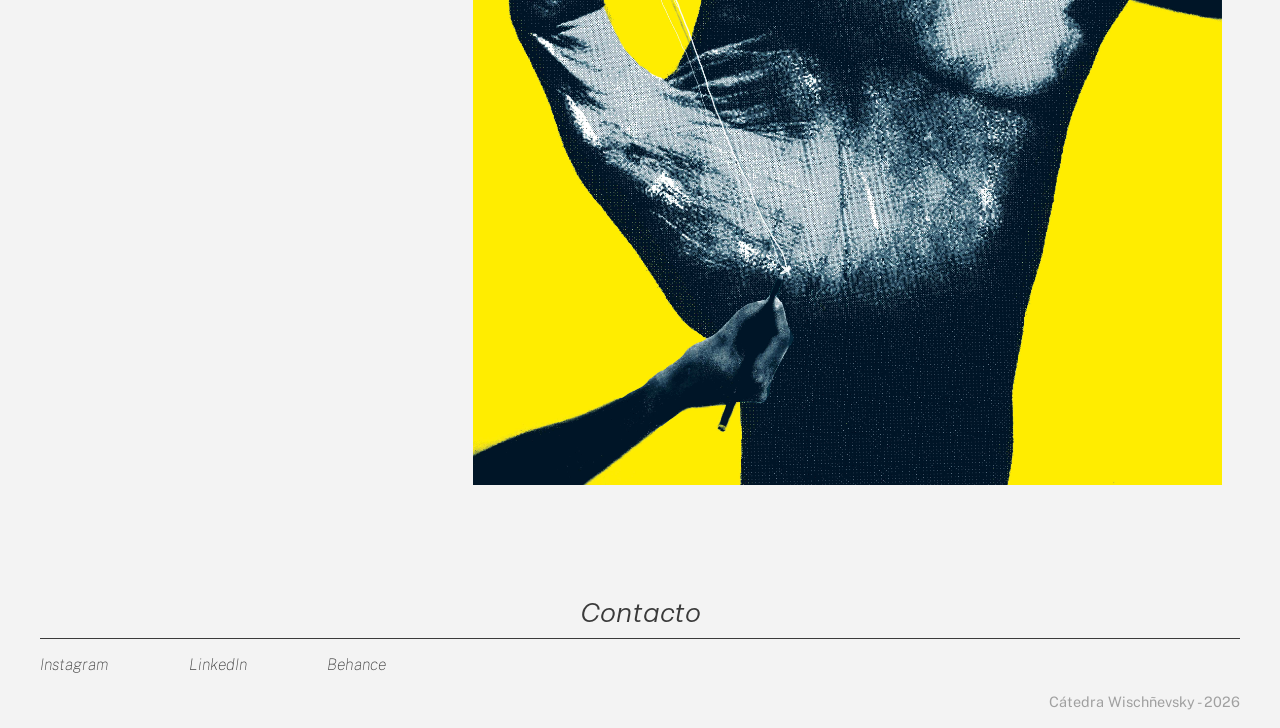
==== commit 5bf958ca: "Entrega Final" ====
--- a/index.html
+++ b/index.html
@@ -74,10 +74,10 @@
                         <p>Proyecto académico de identidad visual para festival de cine. Realizado en 2024.</p>
                     </div>
                     <div class="proyecto-imagenes">
-                        <img src="img/festival_cine_1.jpg" alt="Festival de Cine Fulgor 1">
-                        <img src="img/festival_cine_2.jpg" alt="Festival de Cine Fulgor 2">
-                        <img src="img/festival_cine_3.jpg" alt="Festival de Cine Fulgor 3">
-                        <img src="img/festival_cine_4.jpg" alt="Festival de Cine Fulgor 4">
+                        <img src="img/festival_cine_1.jpg" alt="Festival de Cine Fulgor 1" width="800">
+                        <img src="img/festival_cine_2.jpg" alt="Festival de Cine Fulgor 2" width="800">
+                        <img src="img/festival_cine_3.jpg" alt="Festival de Cine Fulgor 3" width="800">
+                        <img src="img/festival_cine_4.jpg" alt="Festival de Cine Fulgor 4" width="800">
                     </div>
                 </div>
             </article>
@@ -88,32 +88,33 @@
                 <div class="proyecto">
                     <div class="proyecto-texto">
                         <h4>Bookzine</h4>
-                        <p>Proyecto académico realizado en 2025.</p>
+                        <p>Proyecto académico realizado en 2025. Diseño editorial que consistió en la elaboración de un libro informativo con datos técnicos, en este caso la propuesta fue de Violencia Institucional.</p>
                     </div>
                     <div class="proyecto-imagenes">
-                        <img src="img/bookzine Mockup_Página_1.jpg" alt="Bookzine página 1">
-                        <img src="img/bookzine Mockup_Página_2.jpg" alt="Bookzine página 2">
+                        <img src="img/bookzine Mockup_Página_1.jpg" alt="Bookzine página 1" width="800">
+                        <img src="img/bookzine Mockup_Página_2.jpg" alt="Bookzine página 2" width="800">
                     </div>
                 </div>
                 <div class="proyecto">
                     <div class="proyecto-texto">
                         <h4>Programa</h4>
-                        <p>Proyecto académico realizado en 2025.</p>
+                        <p>Proyecto académico realizado en 2025. Diseño editorial de programa de festival de diseño de afiches. El mismo combina talleres, charlas y muestras.</p>
                     </div>
                     <div class="proyecto-imagenes">
-                        <img src="img/editorial_programa_1.jpg" alt="Programa editorial 1">
-                        <img src="img/editorial_programa_2.jpg" alt="Programa editorial 2">
-                        <img src="img/editorial_programa_3.jpg" alt="Programa editorial 3">
+                        <img src="img/editorial_programa_1.jpg" alt="Programa editorial 1"  width="800">
+                        <img src="img/editorial_programa_2.jpg" alt="Programa editorial 2" width="800">
+                        <img src="img/editorial_programa_3.jpg" alt="Programa editorial 3" width="800">
                     </div>
                 </div>
                 <div class="proyecto">
                     <div class="proyecto-texto">
                         <h4>Fanzine</h4>
-                        <p>Proyecto sobre educación pública.</p>
+                        <p>Proyecto sobre educación pública.Este trabajo consistió retratar una problemática social mediante un afiche y un fanzine. El tema elegido fue la Educación Pública, se da un contexto de desfinanciamiento de las universidades y la necesidad de salir a defenderla.
+</p>
                     </div>
                     <div class="proyecto-imagenes">
-                        <img src="img/Afiche_sillas.jpg" alt="Afiche sillas">
-                        <img src="img/fanzine_sillas.gif" alt="Fanzine sillas">
+                        <img src="img/Afiche_sillas.jpg" alt="Afiche sillas" width="800">
+                        <img src="img/fanzine_sillas.gif" alt="Fanzine sillas" width="800">
                     </div>
                 </div>
             </article>
@@ -130,7 +131,7 @@
                             La temática de este proyecto contempla la mirada de los jovenes hacía el futuro.</p>
                     </div>
                     <div class="proyecto-imagenes">
-                        <img src="img/afiche_fantasma_heredia.jpg" alt="Afiche Steps">
+                        <img src="img/afiche_fantasma_heredia.jpg" alt="Afiche Steps" width="800">
                     </div>
                 </div>
                 <div class="proyecto">
@@ -145,7 +146,7 @@
                             de Playa Ancha, en el Museo Universitario de Diseño (MUD) de la UNLa.</p>
                     </div>
                     <div class="proyecto-imagenes">
-                        <img src="img/afiche_urge.jpg" alt="Afiche URGE">
+                        <img src="img/afiche_urge.jpg" alt="Afiche URGE" width="800">
                     </div>
                 </div>
                 <div class="proyecto">
@@ -159,7 +160,7 @@
                             otros."</p>
                     </div>
                     <div class="proyecto-imagenes">
-                        <img src="img/afiche_cultura.jpg" alt="Afiche Encuentro">
+                        <img src="img/afiche_cultura.jpg" alt="Afiche Encuentro" width="800">
                     </div>
                 </div>
             </article>
@@ -175,7 +176,7 @@
             <li><a href="https://www.linkedin.com/" target="_blank">LinkedIn</a></li>
             <li><a href="https://www.behance.net/micaelabnz" target="_blank">Behance</a></li>
         </ul>
-        <p>Cátedra Wischñevsky — 2026</p>
+        <p>Cátedra Wischñevsky - 2026</p>
     </footer>
 </body>
 
--- a/estilos.css
+++ b/estilos.css
@@ -1,124 +1,112 @@
 /* CSS DOCUMENT */
 @charset "UTF-8";
-
+ 
 /* configuraciones generales */
 @font-face {
     font-family: "reactor bold";
     src: url("fonts/RST\ Reactor\ -\ Bold.otf") format("truetype");
 }
-
+ 
 @font-face {
     font-family: "reactor ligth italic";
     src: url("fonts/RST\ Reactor\ -\ Light\ Italic.otf") format("truetype");
 }
-
+ 
 @font-face {
     font-family: "brush";
     src: url("fonts/brushscriptstd.ttf") format("truetype");
 }
-
+ 
 @font-face {
     font-family: "cour";
     src: url("fonts/cour.ttf") format("truetype");
 }
-
+ 
 @font-face {
     font-family: "cour bold";
     src: url("fonts/courbd.ttf") format("truetype");
 }
-
+ 
 @font-face {
     font-family: "cour italic";
     src: url("fonts/courbi.ttf") format("truetype");
 }
-
+ 
 @font-face {
     font-family: "cour bold italic";
     src: url("fonts/couri.ttf") format("truetype");
 }
-
+ 
 * {
     font-family: "Public Sans", sans-serif;
 }
-
+ 
 /* APLICACIONES */
 img {
     width: 1000px;
     height: auto;
 }
-
+ 
 body {
-    /*background-image: url("img/Recurso 1.jpg");
-    background-size: cover;
-    background-position: center;
-    background-repeat: no-repeat;
-    color: rgb(214, 214, 214);*/
     background-color: rgb(243, 243, 243);
 }
-
+ 
 /* HEADER */
 header {
-  /*  background-color: rgba(23, 223, 56, 0.068);*/
-        max-width: 1200px;
-    margin: 100px auto 100px auto;
-    padding: 40px;
-}
-header h1 {
-    margin-bottom: 0;
-}
+    max-width: 1200px;
+    margin: 100px auto;
+}
+ 
+header h1,
 header h2 {
-    padding: 20px;
-    margin: 0;
-}
-nav {
-    margin-top: 80px;
-}
+    padding: 0 40px;
+}
+ 
 .subtitulo-header {
     font-size: 4rem;
-    padding: 0;
-    margin: 0;
-}
-
+}
+ 
 #sobre-mi {
     padding: 40px;
     margin: 10px;
     background-color: rgba(143, 49, 231, 0.199);
 }
-
+ 
 #sobre-mi h2 {
     text-align: left;
 }
-
+ 
 .fila-seccion {
     display: flex;
     gap: 40px;
     padding: 30px 0;
     border-top: 1px solid rgb(58, 58, 58);
 }
-
+ 
 .fila-seccion h2 {
     flex: 1;
     text-align: left;
 }
-
+ 
 .fila-seccion p {
     flex: 2;
     padding: 0;
     margin: 0;
 }
-
-
+ 
 #portfolio article {
-    padding: 0 40px;
+    padding-left: 40px;
+    padding-right: 40px;
     margin: 10px;
 }
+ 
 #portfolio h2 {
     font-size: 6rem;
     text-align: center;
     padding: 30px;
     margin: 100px;
 }
-
+ 
 /* TIPOGRAFÍA */
 h1 {
     font-family: "reactor bold", sans;
@@ -126,8 +114,9 @@
     color: rgb(112, 112, 112);
     line-height: 5.5rem;
     text-align: center;
-}
-
+    margin-bottom: 0;
+}
+ 
 h2 {
     font-family: "reactor ligth italic", sans-serif;
     font-style: italic;
@@ -136,16 +125,15 @@
     color: rgb(58, 58, 58);
     text-align: center;
 }
-
+ 
 h3 {
-    display: flex;
     font-weight: 100;
     font-style: italic;
     font-size: 2rem;
     color: rgb(0, 0, 0);
     border-bottom: 1px solid rgb(58, 58, 58);
 }
-
+ 
 h4 {
     margin-top: 10px;
     margin-bottom: 10px;
@@ -154,33 +142,31 @@
     font-size: 2.3rem;
     color: black;
 }
-
+ 
 p {
-    display: flex;
     text-wrap-style: balance;
     font-weight: 400;
     font-size: 1.11rem;
     line-height: 1.5rem;
 }
-
+ 
 /* NAV */
 nav {
     display: flex;
     justify-content: center;
     gap: 80px;
     padding: 16px;
+    margin-top: 80px;
     background: rgba(249, 71, 255, 0.199);
 }
-
+ 
 nav a {
-    font-family: 'Public Sans', sans-serif;
     font-weight: 100;
     font-style: italic;
     color: rgb(51, 51, 51);
     text-decoration: none;
-    text-align: center;
-}
-
+}
+ 
 /* PROYECTOS */
 .proyecto {
     display: flex;
@@ -190,59 +176,61 @@
     border-top: 1px solid rgb(58, 58, 58);
     align-items: flex-start;
 }
-
+ 
 .proyecto-texto {
     flex: 1;
 }
-
+ 
 .proyecto-imagenes {
     flex: 2;
     display: flex;
     flex-direction: column;
     gap: 16px;
 }
-
+ 
 .proyecto-imagenes img {
     width: 100%;
     height: auto;
     display: block;
 }
-
+ 
 /* FOOTER */
 footer {
-    margin-top: 200px;
-    padding: 40px;
+    margin-top: 80px;
     max-width: 1200px;
     margin-left: auto;
     margin-right: auto;
 }
-
+ 
 footer h2 {
     font-size: 1.7rem;
     border-bottom: 1px solid rgb(58, 58, 58);
     padding-bottom: 8px;
     margin-bottom: 16px;
 }
-
+ 
+.footer-bottom {
+    display: flex;
+    justify-content: space-between;
+    align-items: center;
+}
+ 
 footer ul {
     display: flex;
-    flex-direction: row;
     gap: 80px;
     list-style: none;
     padding: 0;
 }
-
+ 
 footer a {
-    font-family: 'Public Sans', sans-serif;
     font-weight: 100;
     font-style: italic;
     color: rgb(51, 51, 51);
     text-decoration: none;
 }
-
+ 
 footer p {
   display: flex;
     justify-content: right;  margin-top: 16px;
     font-size: 0.9rem;
-    color: rgb(160, 160, 160);
-}+    color: rgb(160, 160, 160);
